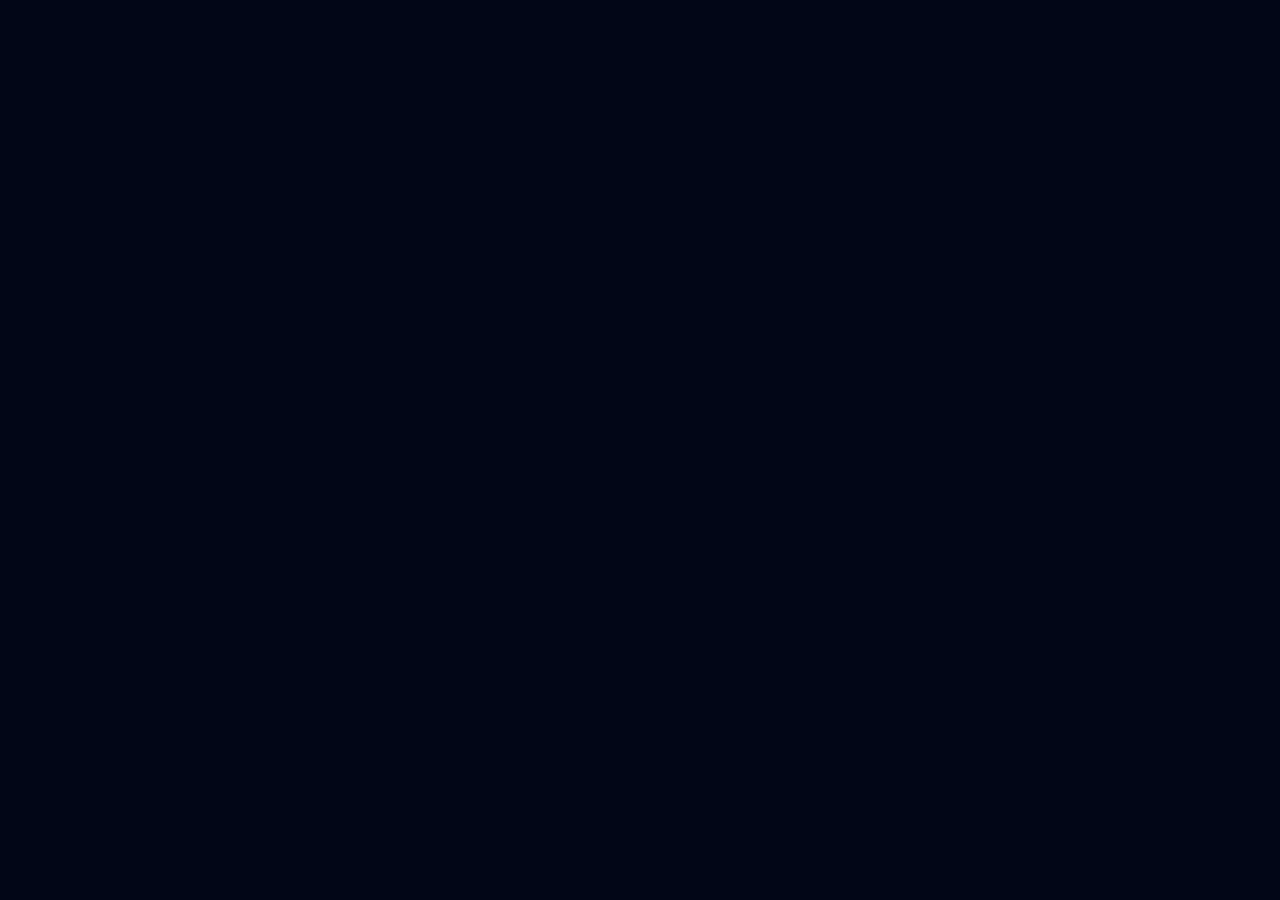
==== index.html @ 2727cc24 "Add files via upload" ====
<!DOCTYPE html>
<html lang="es">
<head>
  <meta charset="UTF-8">
  <meta name="viewport" content="width=device-width, initial-scale=1.0">
  <title>Timer Round - Premium App</title>
  
  <link rel="manifest" href="manifest.json">
  <meta name="theme-color" content="#020617">
  <link rel="apple-touch-icon" href="icon-192.png">
  
  <script src="https://cdn.tailwindcss.com"></script>
  
  <script src="https://unpkg.com/react@18/umd/react.production.min.js" crossorigin></script>
  <script src="https://unpkg.com/react-dom@18/umd/react-dom.production.min.js" crossorigin></script>
  
  <script src="https://unpkg.com/@babel/standalone/babel.min.js"></script>

  <script src="https://unpkg.com/lucide@latest"></script>

  <style>
    body {
      margin: 0;
      background-color: #020617;
      font-family: -apple-system, BlinkMacSystemFont, "Segoe UI", Roboto, Helvetica, Arial, sans-serif;
    }
  </style>
</head>
<body>
  <div id="root"></div>

  <script type="text/babel" data-type="module">
    const createIcon = (name) => {
      return ({ className, fill }) => {
        const svgRef = React.useRef(null);
        React.useEffect(() => {
          if (svgRef.current && lucide.icons[name]) {
            try {
              lucide.createIcons({
                icons: { [name]: lucide.icons[name] },
                nameAttr: 'data-lucide',
                attrs: { class: className, fill: fill || 'none' }
              });
              const svgEl = lucide.createElement(lucide.icons[name]);
              if(className) svgEl.setAttribute('class', className);
              if(fill) svgEl.setAttribute('fill', fill);
              
              svgRef.current.innerHTML = '';
              svgRef.current.appendChild(svgEl);
            } catch(e) { console.error("Error creating icon", name, e); }
          }
        }, [className, fill]);
        return <span ref={svgRef}></span>;
      };
    };

    const Play = createIcon('Play');
    const Pause = createIcon('Pause');
    const RotateCcw = createIcon('RotateCcw');
    const Settings = createIcon('Settings');
    const Volume2 = createIcon('Volume2');
    const BellRing = createIcon('BellRing');
    const VolumeX = createIcon('VolumeX');
    const Smartphone = createIcon('Smartphone');
    const Dumbbell = createIcon('Dumbbell');
    const Timer = createIcon('Timer');
    const Shuffle = createIcon('Shuffle');
    const ChevronDown = createIcon('ChevronDown');
    const ChevronUp = createIcon('ChevronUp');
    const Info = createIcon('Info');
    const Minus = createIcon('Minus');
    const Plus = createIcon('Plus');
    const BarChart = createIcon('BarChart');

    const { useState, useEffect, useRef, useCallback } = React;

    const usePersistentState = (key, initialValue) => {
      const [state, setState] = useState(() => {
        try {
          const item = window.localStorage.getItem(key);
          if (item === "undefined" || item === "null") return initialValue;
          return item ? JSON.parse(item) : initialValue;
        } catch (error) {
          console.warn(`Error leyendo ${key} de localStorage`, error);
          return initialValue;
        }
      });

      useEffect(() => {
        try {
          window.localStorage.setItem(key, JSON.stringify(state));
        } catch (error) {
          console.warn(`Error guardando ${key} en localStorage`, error);
        }
      }, [key, state]);

      return [state, setState];
    };

    const useWakeLock = (isRunning) => {
      const wakeLockRef = useRef(null);
      const fallbackVideoRef = useRef(null);

      const requestWakeLock = useCallback(async () => {
        try {
          if ('wakeLock' in navigator) {
            if (wakeLockRef.current) wakeLockRef.current.release().catch(() => {});
            wakeLockRef.current = await navigator.wakeLock.request('screen');
            wakeLockRef.current.onrelease = () => {
              wakeLockRef.current = null;
              if (document.visibilityState === 'visible' && isRunning) {
                requestWakeLock();
              }
            };
          }
        } catch (err) {
          console.warn("WakeLock falló, usando fallback de video.");
        }
        if (fallbackVideoRef.current) fallbackVideoRef.current.play().catch(()=>{});
      }, [isRunning]);

      const releaseWakeLock = useCallback(() => {
        if (wakeLockRef.current !== null) {
          wakeLockRef.current.onrelease = null;
          wakeLockRef.current.release().catch(() => {});
          wakeLockRef.current = null;
        }
        if (fallbackVideoRef.current) fallbackVideoRef.current.pause();
      }, []);

      useEffect(() => {
        const handleVis = () => { if (document.visibilityState === 'visible' && isRunning) requestWakeLock(); };
        document.addEventListener('visibilitychange', handleVis);
        return () => {
          document.removeEventListener('visibilitychange', handleVis);
          releaseWakeLock();
        };
      }, [isRunning, requestWakeLock, releaseWakeLock]);

      return { requestWakeLock, releaseWakeLock, fallbackVideoRef };
    };

    const useTimerWorker = (updateTimerCallback) => {
      const workerRef = useRef(null);
      const callbackRef = useRef(updateTimerCallback);

      useEffect(() => {
        callbackRef.current = updateTimerCallback;
      }, [updateTimerCallback]);

      useEffect(() => {
        const workerCode = `
          let timerId = null;
          self.onmessage = function(e) {
            if (e.data.command === 'START') {
              if (timerId) clearInterval(timerId);
              timerId = setInterval(() => {
                self.postMessage({ type: 'TICK' });
              }, e.data.interval || 100);
            } else if (e.data.command === 'STOP') {
              clearInterval(timerId);
              timerId = null;
            }
          };
        `;
        const blob = new Blob([workerCode], { type: 'application/javascript' });
        const workerUrl = URL.createObjectURL(blob);
        workerRef.current = new Worker(workerUrl);

        workerRef.current.onmessage = (e) => {
          if (e.data.type === 'TICK' && callbackRef.current) {
            callbackRef.current(); 
          }
        };

        return () => {
          workerRef.current.terminate();
          URL.revokeObjectURL(workerUrl);
        };
      }, []);

      const startWorker = useCallback((intervalMs = 100) => {
        if (workerRef.current) {
          workerRef.current.postMessage({ command: 'START', interval: intervalMs });
        }
      }, []);

      const stopWorker = useCallback(() => {
        if (workerRef.current) {
          workerRef.current.postMessage({ command: 'STOP' });
        }
      }, []);

      return { startWorker, stopWorker };
    };

    const useKeyboardShortcuts = (onTogglePlayPause, onReset) => {
      const actionsRef = useRef({ onTogglePlayPause, onReset });

      useEffect(() => {
        actionsRef.current = { onTogglePlayPause, onReset };
      }, [onTogglePlayPause, onReset]);

      useEffect(() => {
        const handleKeyDown = (e) => {
          if (e.target.tagName === 'INPUT' || e.target.tagName === 'TEXTAREA') return;

          if (e.code === 'Space') {
            e.preventDefault(); 
            actionsRef.current.onTogglePlayPause();
          } else if (e.key.toLowerCase() === 'r') {
            actionsRef.current.onReset();
          }
        };

        window.addEventListener('keydown', handleKeyDown);
        return () => window.removeEventListener('keydown', handleKeyDown);
      }, []);
    };

    const BigNumberInput = ({ label, value, onChange, color, min = 0, max = 999 }) => (
      <div className="flex flex-col items-center justify-between p-2 bg-white/5 rounded-2xl border border-white/5 transition-colors h-full">
        <label className={`text-[10px] font-bold ${color} mb-1 tracking-wider uppercase`}>{label}</label>
        <button aria-label={`Aumentar ${label}`} onClick={() => onChange(Math.min(max, value + 1))} className="w-full py-3 bg-white/5 rounded-lg hover:bg-white/20 active:scale-95 text-white/70 mb-2 flex justify-center transition-colors">
          <Plus className="w-5 h-5"/>
        </button>
        <span className="text-4xl font-black text-white select-none">{value}</span>
        <button aria-label={`Disminuir ${label}`} onClick={() => onChange(Math.max(min, value - 1))} className="w-full py-3 bg-white/5 rounded-lg hover:bg-white/20 active:scale-95 text-white/70 mt-2 flex justify-center transition-colors">
          <Minus className="w-5 h-5"/>
        </button>
      </div>
    );

    const TimerDisplay = React.memo(React.forwardRef(({ uiPhase, mode, isPaused, targetTimeRef, getInitialTimeForMode }, ref) => {
      const [timeLeft, setTimeLeft] = useState(0);

      React.useImperativeHandle(ref, () => ({
        setTime: (t) => setTimeLeft(t)
      }));

      const formatTime = (ms) => {
        if (ms <= 0) return { time: "00:00", tenths: ".0" };
        const totalSeconds = Math.ceil(ms / 1000);
        const m = Math.floor(totalSeconds / 60);
        const s = totalSeconds % 60;
        const tenths = Math.floor((ms % 1000) / 100);
        return { time: `${m.toString().padStart(2, '0')}:${s.toString().padStart(2, '0')}`, tenths: `.${tenths}` };
      };

      const getThemeColors = () => {
        if (uiPhase === 'PREP') return { text: 'text-amber-400', ring: 'text-amber-400', glow: 'drop-shadow-[0_0_25px_rgba(251,191,36,0.6)]' };
        if (uiPhase === 'REST') return { text: 'text-cyan-400', ring: 'text-cyan-400', glow: 'drop-shadow-[0_0_25px_rgba(34,211,238,0.6)]' };
        if (uiPhase === 'FINISHED') return { text: 'text-emerald-400', ring: 'text-emerald-400', glow: 'drop-shadow-[0_0_30px_rgba(52,211,153,0.8)]' };
        if (isPaused) return { text: 'text-slate-300', ring: 'text-slate-400', glow: 'drop-shadow-[0_0_15px_rgba(148,163,184,0.3)]' };
        if (mode === 'TABATA') return { text: 'text-fuchsia-400', ring: 'text-fuchsia-400', glow: 'drop-shadow-[0_0_25px_rgba(232,121,249,0.5)]' };
        if (mode === 'BASIC') return { text: 'text-blue-400', ring: 'text-blue-400', glow: 'drop-shadow-[0_0_25px_rgba(96,165,250,0.5)]' };
        return { text: 'text-rose-400', ring: 'text-rose-400', glow: 'drop-shadow-[0_0_25px_rgba(251,113,133,0.5)]' };
      };

      const timeDisplay = formatTime(timeLeft);
      const totalPhaseTime = targetTimeRef.current || getInitialTimeForMode(mode);
      const progressPercent = totalPhaseTime > 0 ? (uiPhase === 'FINISHED' ? 100 : ((totalPhaseTime - timeLeft) / totalPhaseTime) * 100) : 0;
      
      const theme = getThemeColors();
      const circumference = 2 * Math.PI * 120;
      const strokeDashoffset = uiPhase === 'FINISHED' ? 0 : circumference - (progressPercent / 100) * circumference;

      return (
        <div className="relative mb-10 mt-4 flex flex-col items-center justify-center" aria-live="polite">
          <div className="relative w-72 h-72 flex items-center justify-center">
            <svg className="absolute inset-0 w-full h-full transform -rotate-90 filter drop-shadow-lg">
              <circle cx="144" cy="144" r="120" stroke="currentColor" strokeWidth="6" fill="none" className="text-white/5" />
              <circle cx="144" cy="144" r="120" stroke="currentColor" strokeWidth="8" fill="none" strokeLinecap="round"
                className={`${theme.ring} transition-all duration-100 ease-linear filter drop-shadow-[0_0_8px_rgba(255,255,255,0.3)]`}
                strokeDasharray={circumference} 
                strokeDashoffset={strokeDashoffset || 0}
              />
            </svg>

            <div className="z-10 flex flex-col items-center justify-center text-center absolute inset-0">
              {uiPhase === 'PREP' ? (
                <div className="animate-pulse scale-110 transition-transform">
                   <span className={`text-[6rem] font-black tabular-nums leading-none tracking-tighter ${theme.text} ${theme.glow}`}>
                     {Math.max(1, Math.ceil(timeLeft / 1000))}
                   </span>
                </div>
              ) : (
                <div className={`flex items-baseline justify-center ${uiPhase === 'FINISHED' ? 'scale-110 transition-transform duration-500' : ''}`}>
                  <span className={`text-6xl sm:text-[5rem] font-black tracking-tighter tabular-nums leading-none ${theme.text} ${theme.glow}`}>
                    {timeDisplay.time}
                  </span>
                  <span className={`text-2xl sm:text-3xl font-bold opacity-60 ml-1 ${theme.text}`}>
                    {timeDisplay.tenths}
                  </span>
                </div>
              )}
              
              <p className={`mt-4 font-bold tracking-[0.2em] text-sm uppercase transition-colors duration-300 ${uiPhase === 'FINISHED' ? theme.text : uiPhase === 'PREP' ? 'text-amber-400' : uiPhase === 'REST' ? 'text-cyan-400' : isPaused ? 'text-slate-400' : 'text-white/70'}`}>
                {uiPhase === 'FINISHED' ? '¡COMPLETADO!' : uiPhase === 'WORK' ? 'TRABAJO' : uiPhase === 'REST' ? 'DESCANSO' : uiPhase === 'PREP' ? 'PREPÁRATE' : isPaused ? 'PAUSADO' : 'LISTO'}
              </p>
            </div>
          </div>
        </div>
      );
    }));

    function App() {
      const [history, setHistory] = usePersistentState('timer_history', []);
      const [showHistory, setShowHistory] = useState(false);

      const [mode, setMode] = usePersistentState('timer_mode', 'RND');
      const [voiceEnabled, setVoiceEnabled] = usePersistentState('timer_voice', true);
      const [showSettings, setShowSettings] = useState(false);

      const [presetMinutes, setPresetMinutes] = usePersistentState('timer_rnd_min', 1);
      const [alertCount, setAlertCount] = usePersistentState('timer_rnd_alerts', 10);
      const [tabataWork, setTabataWork] = usePersistentState('timer_tabata_work', 20);
      const [tabataRest, setTabataRest] = usePersistentState('timer_tabata_rest', 10);
      const [tabataRounds, setTabataRounds] = usePersistentState('timer_tabata_rounds', 8);
      const [basicMin, setBasicMin] = usePersistentState('timer_basic_min', 5);
      const [basicSec, setBasicSec] = usePersistentState('timer_basic_sec', 0);

      const [isRunning, setIsRunning] = useState(false);
      const [isPaused, setIsPaused] = useState(false);
      const [uiPhase, setUiPhase] = useState('IDLE');
      const [uiRound, setUiRound] = useState(1);
      const [flash, setFlash] = useState(false);
      const [alertsPlayed, setAlertsPlayed] = useState(0);
      
      const [activeBtn, setActiveBtn] = useState(null);

      const { requestWakeLock, releaseWakeLock, fallbackVideoRef } = useWakeLock(isRunning);

      const modeRef = useRef(mode);
      const phaseRef = useRef('IDLE');
      const roundRef = useRef(1);
      const endTimeRef = useRef(null);
      const targetTimeRef = useRef(0);
      const flashTimeoutRef = useRef(null);
      const lastRenderRef = useRef(0);
      const timerDisplayRef = useRef(null);
      const timeLeftRef = useRef(0);
      
      const audioCtxRef = useRef(null);
      const voiceFlagsRef = useRef({ halfway: false, tenSeconds: false });
      const lastPrepBeepRef = useRef(0);
      const rndScheduleRef = useRef([]);
      const nextAlertIndexRef = useRef(0);

      useEffect(() => { modeRef.current = mode; }, [mode]);

      useEffect(() => {
        return () => {
          if (flashTimeoutRef.current) clearTimeout(flashTimeoutRef.current);
          if ('speechSynthesis' in window) window.speechSynthesis.cancel();
        };
      }, []);

      const getAudioContext = useCallback(() => {
        if (!audioCtxRef.current) {
          const AudioContext = window.AudioContext || window.webkitAudioContext;
          if (AudioContext) audioCtxRef.current = new AudioContext();
        }
        if (audioCtxRef.current?.state === 'suspended') {
          audioCtxRef.current.resume();
        }
        return audioCtxRef.current;
      }, []);

      const speak = useCallback((text, cancelCurrent = false) => {
        if (!voiceEnabled || !('speechSynthesis' in window)) return;
        if (cancelCurrent && window.speechSynthesis.speaking) {
          window.speechSynthesis.cancel();
        }
        const utterance = new SpeechSynthesisUtterance(text);
        utterance.lang = 'es-AR';
        utterance.rate = 1.3;
        utterance.pitch = 1.1;
        setTimeout(() => window.speechSynthesis.speak(utterance), 50);
      }, [voiceEnabled]);

      const triggerFlash = useCallback(() => {
        setFlash(true);
        if (flashTimeoutRef.current) clearTimeout(flashTimeoutRef.current);
        flashTimeoutRef.current = setTimeout(() => setFlash(false), 150);
      }, []);

      const triggerBtnFeedback = useCallback((btn) => {
        setActiveBtn(btn);
        setTimeout(() => setActiveBtn(null), 150);
      }, []);

      const playTone = useCallback((freq, type, duration, vol, isFlash = false, vibrationPattern = null) => {
        const ctx = getAudioContext();
        if (!ctx) return;
        const osc = ctx.createOscillator();
        const gainNode = ctx.createGain();
        osc.connect(gainNode);
        gainNode.connect(ctx.destination);
        osc.type = type;
        osc.frequency.setValueAtTime(freq, ctx.currentTime);
        gainNode.gain.setValueAtTime(0, ctx.currentTime);
        gainNode.gain.linearRampToValueAtTime(vol, ctx.currentTime + 0.02);
        gainNode.gain.exponentialRampToValueAtTime(0.001, ctx.currentTime + duration);
        osc.start(ctx.currentTime);
        osc.stop(ctx.currentTime + duration);

        if (isFlash) triggerFlash();
        if (vibrationPattern && navigator.vibrate) {
          try { navigator.vibrate(vibrationPattern); } catch (e) {}
        }
      }, [getAudioContext, triggerFlash]);

      const playAlertBeep = useCallback(() => playTone(2000, 'sine', 0.2, 1, true, [100, 50, 100]), [playTone]);
      const playPrepBeep = useCallback((isGo) => {
        if (isGo) playTone(1200, 'triangle', 0.5, 0.8, true, [400]); 
        else playTone(600, 'sine', 0.15, 0.5, false, [100]); 
      }, [playTone]);

      const generateRndSchedule = useCallback((totalMs, count) => {
        if (count <= 0) return [];
        const activeWindow = totalMs * 0.9;
        const windowStart = totalMs * 0.05;
        const blockSize = activeWindow / count;
        
        return Array.from({ length: count }, (_, i) => {
          const blockStart = windowStart + i * blockSize;
          const safeBlockSize = blockSize * 0.8;
          const time = Math.floor(blockStart + (blockSize * 0.1) + Math.random() * safeBlockSize);
          return { time, played: false };
        });
      }, []);

      const getInitialTimeForMode = useCallback((m) => {
        if (m === 'RND') return presetMinutes * 60 * 1000;
        if (m === 'TABATA') return tabataWork * 1000;
        if (m === 'BASIC') return (basicMin * 60 + basicSec) * 1000;
        return 0;
      }, [presetMinutes, tabataWork, basicMin, basicSec]);

      const handlePhaseTransition = useCallback(() => {
        const currentMode = modeRef.current;
        const now = Date.now();

        if (phaseRef.current === 'PREP') {
          phaseRef.current = 'WORK';
          targetTimeRef.current = getInitialTimeForMode(currentMode);
          endTimeRef.current = now + targetTimeRef.current;
          playPrepBeep(true);
          speak(currentMode === 'TABATA' ? '¡A trabajar!' : '¡Comenzamos!', true);
        } else if (phaseRef.current === 'WORK') {
          if (currentMode === 'TABATA' && roundRef.current < tabataRounds) {
            phaseRef.current = 'REST';
            targetTimeRef.current = Math.max(1, tabataRest) * 1000;
            endTimeRef.current = now + targetTimeRef.current;
            playTone(400, 'sine', 0.5, 0.8, true, [200, 100, 200]);
            speak('Descanso', true);
          } else {
            phaseRef.current = 'FINISHED';
            setIsRunning(false);
            releaseWakeLock();
            
            const sessionTotalTime = getInitialTimeForMode(currentMode);
            const newSession = {
              id: Date.now(),
              date: new Date().toISOString(),
              mode: currentMode,
              rounds: roundRef.current,
              totalTimeMs: currentMode === 'TABATA' 
                ? ((tabataWork + tabataRest) * tabataRounds - tabataRest) * 1000 
                : sessionTotalTime
            };
            setHistory(prev => [newSession, ...prev].slice(0, 50));

            setTimeout(playAlertBeep, 0);
            setTimeout(playAlertBeep, 200);
            setTimeout(playAlertBeep, 400);
            setTimeout(() => speak('¡Entrenamiento completado! ¡Gran trabajo!', true), 800);
            return false;
          }
        } else if (phaseRef.current === 'REST') {
          phaseRef.current = 'WORK';
          roundRef.current++;
          targetTimeRef.current = Math.max(1, tabataWork) * 1000;
          endTimeRef.current = now + targetTimeRef.current;
          playPrepBeep(true);
          speak(`Ronda ${roundRef.current}`, true);
        }
        
        voiceFlagsRef.current = { halfway: false, tenSeconds: false };
        return true; 
      }, [getInitialTimeForMode, tabataRest, tabataRounds, tabataWork, playPrepBeep, speak, playTone, playAlertBeep, releaseWakeLock, setHistory]);

      const updateTimer = useCallback(() => {
        if (!isRunning) return;
        const now = Date.now();
        let remaining = endTimeRef.current - now;

        if (remaining <= 0) {
          const shouldContinue = handlePhaseTransition();
          if (!shouldContinue) {
            setUiPhase('FINISHED');
            if (timerDisplayRef.current) timerDisplayRef.current.setTime(0);
            return;
          }
          remaining = endTimeRef.current - now; 
        }

        const currentSec = Math.ceil(remaining / 1000);

        if (phaseRef.current === 'PREP' || phaseRef.current === 'REST') {
          if (currentSec !== lastPrepBeepRef.current && currentSec <= 3 && currentSec > 0) {
            playPrepBeep(false);
            lastPrepBeepRef.current = currentSec;
          }
        } else if (phaseRef.current === 'WORK') {
          const totalPhaseMs = targetTimeRef.current;
          const elapsedTime = totalPhaseMs - remaining;
          const currentMode = modeRef.current;

          if (currentMode === 'RND') {
            const schedule = rndScheduleRef.current;
            const nextIdx = nextAlertIndexRef.current;
            if (nextIdx < schedule.length && elapsedTime >= schedule[nextIdx].time) {
              playAlertBeep();
              schedule[nextIdx].played = true;
              setAlertsPlayed(p => p + 1);
              nextAlertIndexRef.current++;
            }
          }

          if (voiceEnabled && currentMode !== 'TABATA') { 
            const halfTimeMs = totalPhaseMs / 2;
            if (!voiceFlagsRef.current.halfway && remaining <= halfTimeMs) {
              voiceFlagsRef.current.halfway = true;
              speak('Mitad de tiempo', false);
            }
            if (!voiceFlagsRef.current.tenSeconds && remaining <= 10000) {
              voiceFlagsRef.current.tenSeconds = true;
              speak('Diez segundos', false);
            }
          }
        }

        timeLeftRef.current = remaining;

        if (now - lastRenderRef.current >= 75 || remaining <= 0) {
          setUiPhase(prev => (prev !== phaseRef.current ? phaseRef.current : prev));
          setUiRound(prev => (prev !== roundRef.current ? roundRef.current : prev));
          if (timerDisplayRef.current) timerDisplayRef.current.setTime(remaining);
          lastRenderRef.current = now;
        }
        
      }, [isRunning, handlePhaseTransition, playPrepBeep, playAlertBeep, speak, voiceEnabled]);

      const { startWorker, stopWorker } = useTimerWorker(updateTimer);

      const startTimer = () => {
        if (getInitialTimeForMode(mode) <= 0) return;

        getAudioContext();
        requestWakeLock();
        if (voiceEnabled && 'speechSynthesis' in window) {
          if (window.speechSynthesis.speaking) window.speechSynthesis.cancel();
          window.speechSynthesis.speak(new SpeechSynthesisUtterance('')); 
        }

        if (!isPaused) {
          phaseRef.current = 'PREP';
          roundRef.current = 1;
          targetTimeRef.current = 3000;
          timeLeftRef.current = 3000;
          endTimeRef.current = Date.now() + 3000;
          lastPrepBeepRef.current = 4;
          setAlertsPlayed(0);
          nextAlertIndexRef.current = 0;
          
          if (mode === 'RND') {
            rndScheduleRef.current = generateRndSchedule(Math.max(1, presetMinutes) * 60 * 1000, alertCount);
          }
          setShowSettings(false);
          setShowHistory(false);
          setUiPhase('PREP');
          setUiRound(1);
          if (timerDisplayRef.current) timerDisplayRef.current.setTime(3000);
        } else {
          endTimeRef.current = Date.now() + timeLeftRef.current;
        }

        setIsRunning(true);
        setIsPaused(false);
        startWorker(75);
      };

      const pauseTimer = () => {
        const exactRemaining = Math.max(0, endTimeRef.current - Date.now());
        timeLeftRef.current = exactRemaining;
        if (timerDisplayRef.current) timerDisplayRef.current.setTime(exactRemaining);
        setIsRunning(false);
        setIsPaused(true);
        releaseWakeLock();
        stopWorker();
      };

      const resetTimer = () => {
        setIsRunning(false);
        setIsPaused(false);
        releaseWakeLock();
        stopWorker();
        
        phaseRef.current = 'IDLE';
        roundRef.current = 1;
        setAlertsPlayed(0);
        nextAlertIndexRef.current = 0;
        setUiPhase('IDLE');
        setUiRound(1);
        
        const initTime = getInitialTimeForMode(mode);
        timeLeftRef.current = initTime;
        if (timerDisplayRef.current) timerDisplayRef.current.setTime(initTime);
      };

      const handleTogglePlayPause = useCallback(() => {
        if (getInitialTimeForMode(mode) <= 0) return;
        
        if (!isRunning) {
          triggerBtnFeedback('play');
          startTimer();
        } else {
          triggerBtnFeedback('pause');
          pauseTimer();
        }
      }, [isRunning, mode, startTimer, pauseTimer, getInitialTimeForMode, triggerBtnFeedback]);

      const handleValidReset = useCallback(() => {
        if (isRunning || isPaused || uiPhase === 'FINISHED') {
          triggerBtnFeedback('reset');
          resetTimer();
        }
      }, [isRunning, isPaused, uiPhase, resetTimer, triggerBtnFeedback]);

      useKeyboardShortcuts(handleTogglePlayPause, handleValidReset);

      useEffect(() => {
        if (!isRunning && !isPaused) {
          const initTime = getInitialTimeForMode(mode);
          timeLeftRef.current = initTime;
          if (timerDisplayRef.current) timerDisplayRef.current.setTime(initTime);
        }
      }, [mode, presetMinutes, tabataWork, basicMin, basicSec, isRunning, isPaused, getInitialTimeForMode]);

      const tabataTotalSeconds = (tabataWork + tabataRest) * tabataRounds - tabataRest;
      const tabataTotalDisplay = `${Math.floor(tabataTotalSeconds / 60)}m ${tabataTotalSeconds % 60}s`;
      const rndDensity = Math.round((presetMinutes * 60) / alertCount);
      const isTimeZero = getInitialTimeForMode(mode) <= 0;

      const getAppBgColor = () => {
        if (uiPhase === 'PREP') return 'from-amber-500/20 to-orange-600/20';
        if (uiPhase === 'REST') return 'from-cyan-500/20 to-blue-600/20';
        if (uiPhase === 'FINISHED') return 'from-emerald-500/20 to-teal-600/20';
        if (isPaused) return 'from-slate-700/50 to-slate-800/50';
        if (mode === 'TABATA') return 'from-violet-600/20 to-fuchsia-600/20';
        if (mode === 'BASIC') return 'from-blue-600/20 to-indigo-600/20';
        return 'from-rose-600/20 to-pink-600/20';
      };

      const getStartBtnColor = () => {
        if (isTimeZero) return 'bg-slate-800 text-slate-500 cursor-not-allowed opacity-50 pointer-events-none';
        if (uiPhase === 'PREP') return 'bg-amber-500 hover:bg-amber-400 text-amber-950 shadow-amber-500/40';
        if (uiPhase === 'REST') return 'bg-cyan-500 hover:bg-cyan-400 text-cyan-950 shadow-cyan-500/40';
        if (uiPhase === 'FINISHED') return 'bg-emerald-500 hover:bg-emerald-400 text-emerald-950 shadow-emerald-500/40';
        if (isPaused) return 'bg-slate-500 hover:bg-slate-400 text-slate-950 shadow-slate-500/40';
        if (mode === 'TABATA') return 'bg-gradient-to-r from-violet-500 to-fuchsia-500 hover:from-violet-400 hover:to-fuchsia-400 text-white shadow-fuchsia-500/40';
        if (mode === 'BASIC') return 'bg-gradient-to-r from-blue-500 to-indigo-500 hover:from-blue-400 hover:to-indigo-400 text-white shadow-blue-500/40';
        return 'bg-gradient-to-r from-rose-500 to-pink-500 hover:from-rose-400 hover:to-pink-400 text-white shadow-rose-500/40';
      };

      return (
        <div className="min-h-screen relative overflow-hidden flex items-center justify-center font-sans text-slate-100 p-4 sm:p-8 select-none transition-colors duration-500 bg-slate-950">
          <div className={`absolute inset-0 bg-gradient-to-br ${getAppBgColor()} transition-all duration-1000 ease-in-out opacity-60`}></div>
          {flash && <div className="absolute inset-0 bg-red-600/40 mix-blend-overlay z-50 pointer-events-none transition-opacity duration-150"></div>}
          
          <video ref={fallbackVideoRef} playsInline muted loop src="[data-uri]" className="hidden" style={{ display: 'none', width: 0, height: 0, position: 'absolute' }} />

          <div className="w-full max-w-md relative z-10 flex flex-col gap-6">
            
            <div className="bg-slate-900/60 backdrop-blur-xl p-8 rounded-[2.5rem] shadow-[0_8px_32px_0_rgba(0,0,0,0.5)] border border-white/10 flex flex-col items-center relative overflow-hidden">
              
              {showHistory && (
                <div className="absolute inset-0 z-50 bg-slate-900/95 backdrop-blur-xl flex flex-col p-6 rounded-[2.5rem] animate-in fade-in zoom-in-95 duration-200">
                  <div className="flex justify-between items-center mb-6">
                    <h2 className="text-xl font-black text-white flex items-center gap-2"><BarChart className="w-5 h-5 text-rose-400"/> Mi Historial</h2>
                    <button onClick={() => setShowHistory(false)} className="p-2 bg-white/10 rounded-full hover:bg-white/20 active:scale-95 transition-all"><Minus className="w-5 h-5"/></button>
                  </div>
                  <div className="flex-1 overflow-y-auto space-y-3 pr-2 scrollbar-hide">
                    {(!history || history.length === 0) ? (
                      <p className="text-slate-400 text-sm text-center mt-10">Aún no hay entrenamientos guardados.</p>
                    ) : (
                      (history || []).map((s) => (
                        <div key={s.id} className="bg-white/5 p-4 rounded-2xl flex justify-between items-center border border-white/5">
                          <div>
                            <span className="text-xs font-bold text-white/40 block mb-1">{new Date(s.date).toLocaleDateString(undefined, {weekday: 'short', month: 'short', day: 'numeric', hour: '2-digit', minute: '2-digit'})}</span>
                            <h3 className="font-black text-white uppercase tracking-wider">{s.mode}</h3>
                          </div>
                          <div className="text-right flex flex-col items-end">
                            <div className="font-black text-lg text-emerald-400 tabular-nums leading-none">
                              {Math.floor(s.totalTimeMs / 60000)}m {Math.floor((s.totalTimeMs % 60000) / 1000)}s
                            </div>
                            <span className="text-xs font-bold text-white/50 mt-1">{s.rounds} round{s.rounds>1?'s':''}</span>
                          </div>
                        </div>
                      ))
                    )}
                  </div>
                </div>
              )}

              <div className={`w-full transition-all duration-500 ease-in-out ${isRunning && !isPaused ? 'opacity-0 -translate-y-4 pointer-events-none h-0 mb-0' : 'opacity-100 translate-y-0 h-14 mb-8'}`}>
                <div className="flex bg-slate-950/80 p-1.5 rounded-2xl border border-white/5 backdrop-blur-md">
                  <div className="flex-1 flex gap-1.5">
                    {[
                      { id: 'RND', icon: Shuffle, label: 'RND' },
                      { id: 'TABATA', icon: Dumbbell, label: 'TABATA' },
                      { id: 'BASIC', icon: Timer, label: 'BASIC' }
                    ].map(m => (
                      <button 
                        key={m.id}
                        onClick={() => { setMode(m.id); resetTimer(); }} 
                        className={`flex-1 flex items-center justify-center gap-1.5 py-2.5 rounded-xl text-xs sm:text-sm font-bold transition-all duration-300 ${mode === m.id ? 'bg-white/10 text-white shadow-lg' : 'text-slate-400 hover:text-white hover:bg-white/5'}`}
                      >
                        <m.icon className="w-4 h-4" /> {m.label}
                      </button>
                    ))}
                  </div>
                  <button aria-label="Ver historial" onClick={() => setShowHistory(true)} className={`flex items-center justify-center w-12 py-2.5 ml-1.5 rounded-xl text-slate-400 hover:text-white hover:bg-white/5 transition-all duration-300 ${showHistory ? 'bg-white/10 text-white shadow-lg' : ''}`}>
                    <BarChart className="w-4 h-4" />
                  </button>
                </div>
              </div>

              <div className="w-full flex justify-between items-center h-6 mb-4 z-10 px-2">
                 {mode === 'TABATA' ? (
                    <div className="flex items-center gap-2 w-full justify-center">
                      {Array.from({length: tabataRounds}).map((_, i) => (
                        <div key={i} className={`h-1.5 rounded-full transition-all duration-500 ${i + 1 < uiRound ? 'bg-fuchsia-500 w-4' : i + 1 === uiRound ? 'bg-white w-6 shadow-[0_0_10px_rgba(255,255,255,0.8)]' : 'bg-white/10 w-3'}`} />
                      ))}
                    </div>
                 ) : mode === 'RND' ? (
                    <div className="flex items-center gap-2 text-sm font-semibold text-rose-300/80 bg-rose-500/10 px-4 py-1.5 rounded-full w-full justify-center">
                      <BellRing className="w-4 h-4 animate-pulse" /> {alertsPlayed} / {alertCount} Alertas
                    </div>
                 ) : <div className="w-full flex justify-center"><div className="text-blue-300/80 text-sm font-semibold uppercase tracking-widest bg-blue-500/10 px-4 py-1.5 rounded-full">Temporizador</div></div>}
              </div>

              <TimerDisplay ref={timerDisplayRef} uiPhase={uiPhase} mode={mode} isPaused={isPaused} targetTimeRef={targetTimeRef} getInitialTimeForMode={getInitialTimeForMode} />

              <div className="flex justify-center gap-4 w-full z-20">
                {!isRunning ? (
                  <button aria-label="Iniciar temporizador" onClick={startTimer} disabled={isTimeZero} className={`flex-1 font-black py-4 sm:py-5 px-6 rounded-2xl flex items-center justify-center gap-2 transition-all duration-200 shadow-xl text-lg tracking-wide active:scale-95 ${getStartBtnColor()} ${activeBtn === 'play' ? 'scale-95 opacity-80' : ''}`}>
                    <Play className="w-6 h-6" fill="currentColor" /> {isPaused ? 'REANUDAR' : 'INICIAR'}
                  </button>
                ) : (
                  <button aria-label="Pausar temporizador" onClick={pauseTimer} className={`flex-1 bg-white/10 hover:bg-white/20 text-white backdrop-blur-md border border-white/20 font-black py-4 sm:py-5 px-6 rounded-2xl flex items-center justify-center gap-2 transition-all duration-200 active:scale-95 shadow-xl text-lg tracking-wide ${activeBtn === 'pause' ? 'scale-95 bg-white/30' : ''}`}>
                    <Pause className="w-6 h-6" fill="currentColor" /> PAUSAR
                  </button>
                )}
                <button aria-label="Reiniciar temporizador" onClick={resetTimer} disabled={!isRunning && !isPaused && uiPhase !== 'FINISHED'} className={`p-4 sm:p-5 rounded-2xl flex items-center justify-center transition-all duration-200 border border-white/10 backdrop-blur-md shadow-xl ${(!isRunning && !isPaused && uiPhase !== 'FINISHED') ? 'bg-white/5 text-white/20 cursor-not-allowed' : 'bg-white/10 hover:bg-white/20 text-white active:scale-95'} ${activeBtn === 'reset' ? 'scale-95 bg-white/30' : ''}`}>
                  <RotateCcw className="w-6 h-6" />
                </button>
              </div>
            </div>

            <div className={`transition-all duration-500 ease-in-out origin-top ${isRunning && !isPaused ? 'opacity-0 scale-y-0 h-0 pointer-events-none' : 'opacity-100 scale-y-100'}`}>
              <div className="bg-slate-900/60 backdrop-blur-xl rounded-[2rem] border border-white/10 overflow-hidden shadow-[0_8px_32px_0_rgba(0,0,0,0.3)]">
                <button aria-expanded={showSettings} onClick={() => setShowSettings(!showSettings)} className="w-full flex items-center justify-between p-5 text-white/70 hover:text-white transition-colors">
                  <span className="flex items-center gap-2 font-semibold text-sm uppercase tracking-wider"><Settings className="w-4 h-4" /> Configuración</span>
                  {showSettings ? <ChevronUp className="w-5 h-5" /> : <ChevronDown className="w-5 h-5" />}
                </button>
                
                <div className={`transition-all duration-300 ease-in-out px-6 ${showSettings ? 'pb-6 max-h-[500px] opacity-100' : 'max-h-0 opacity-0 pb-0 overflow-hidden'}`}>
                  <div className="space-y-6 pt-2 border-t border-white/5">
                    
                    {mode === 'RND' && (
                      <div className="space-y-5 animate-in fade-in slide-in-from-top-4 duration-500">
                        <div>
                          <label className="text-xs font-bold text-slate-400 uppercase tracking-wider block mb-3">Tiempo Total (Minutos)</label>
                          <div className="flex gap-2">
                            {[1, 2, 3, 5, 10].map(mins => (
                              <button key={mins} onClick={() => setPresetMinutes(mins)} className={`flex-1 py-3 rounded-xl font-bold transition-all duration-200 ${presetMinutes === mins ? 'bg-rose-500 text-white shadow-lg shadow-rose-500/30' : 'bg-white/5 text-slate-300 hover:bg-white/10 border border-white/5'}`}>
                                {mins}
                              </button>
                            ))}
                          </div>
                        </div>
                        <div>
                          <label className="text-xs font-bold text-slate-400 uppercase tracking-wider flex justify-between mb-3">
                            Pitidos Aleatorios
                          </label>
                          <div className="flex items-center gap-3">
                            <button aria-label="Menos alertas" onClick={() => setAlertCount(Math.max(5, alertCount - 5))} className="p-4 bg-white/5 rounded-2xl hover:bg-white/20 active:scale-95 text-white/70 transition-colors"><Minus className="w-6 h-6"/></button>
                            <div className="flex-1 flex flex-col items-center">
                              <span className="text-white text-xl font-black bg-rose-500/20 px-6 py-2 rounded-full mb-1">{alertCount}</span>
                              <span className="text-[10px] text-rose-300/80 uppercase tracking-wider flex items-center gap-1 mt-1"><Info className="w-3 h-3"/> ~1 alerta cada {rndDensity}s</span>
                            </div>
                            <button aria-label="Más alertas" onClick={() => setAlertCount(Math.min(50, alertCount + 5))} className="p-4 bg-white/5 rounded-2xl hover:bg-white/20 active:scale-95 text-white/70 transition-colors"><Plus className="w-6 h-6"/></button>
                          </div>
                        </div>
                      </div>
                    )}

                    {mode === 'TABATA' && (
                      <div className="space-y-4 animate-in fade-in slide-in-from-top-4 duration-500">
                        <div className="grid grid-cols-3 gap-3 h-36">
                          <BigNumberInput label="Trabajo" value={tabataWork} onChange={setTabataWork} color="text-fuchsia-400" min={1} />
                          <BigNumberInput label="Descanso" value={tabataRest} onChange={setTabataRest} color="text-cyan-400" min={0} />
                          <BigNumberInput label="Rondas" value={tabataRounds} onChange={setTabataRounds} color="text-amber-400" min={1} />
                        </div>
                        <div className="flex justify-center mt-4">
                           <span className="text-xs font-semibold text-slate-400 uppercase tracking-wider bg-white/5 px-4 py-1.5 rounded-full flex items-center gap-2">
                             <Timer className="w-3 h-3"/> Duración Total: <span className="text-white">{tabataTotalDisplay}</span>
                           </span>
                        </div>
                      </div>
                    )}

                    {mode === 'BASIC' && (
                       <div className="flex justify-center items-center gap-4 py-2 animate-in fade-in slide-in-from-top-4 duration-500 h-36">
                         <div className="flex-1 h-full">
                           <BigNumberInput label="Minutos" value={basicMin} onChange={setBasicMin} color="text-blue-400" min={0} max={99} />
                         </div>
                         <div className="text-4xl font-black text-slate-600 mb-2">:</div>
                         <div className="flex-1 h-full">
                           <BigNumberInput label="Segundos" value={basicSec} onChange={setBasicSec} color="text-blue-400" min={0} max={59} />
                         </div>
                       </div>
                    )}

                    <div className="flex justify-between items-center pt-4 border-t border-white/5">
                      <div className="flex items-center gap-2 text-xs text-slate-400 font-semibold uppercase tracking-wider">
                        <Smartphone className="w-4 h-4" /> Pantalla siempre activa
                      </div>
                      <button aria-label="Activar o desactivar voz" onClick={() => setVoiceEnabled(!voiceEnabled)} className={`p-3 rounded-xl transition-all duration-300 ${voiceEnabled ? 'bg-emerald-500/20 text-emerald-400 shadow-[0_0_15px_rgba(52,211,153,0.2)]' : 'bg-white/5 text-slate-500 hover:bg-white/10'}`} title="Asistente de Voz">
                        {voiceEnabled ? <Volume2 className="w-5 h-5" /> : <VolumeX className="w-5 h-5" />}
                      </button>
                    </div>

                  </div>
                </div>
              </div>
            </div>
            
          </div>
        </div>
      );
    }

    class ErrorBoundary extends React.Component {
      constructor(props) {
        super(props);
        this.state = { hasError: false, error: null };
      }
      static getDerivedStateFromError(error) {
        return { hasError: true, error };
      }
      componentDidCatch(error, errorInfo) {
        console.error("ErrorBoundary atrapó un error:", error, errorInfo);
      }
      render() {
        if (this.state.hasError) {
          return (
            <div className="min-h-screen bg-slate-950 flex flex-col items-center justify-center text-white p-8 font-sans">
              <h1 className="text-3xl font-bold text-rose-500 mb-4">¡Ups! Algo salió mal.</h1>
              <p className="text-slate-400 mb-4 text-center max-w-md">La aplicación encontró un error inesperado al renderizar la interfaz.</p>
              <pre className="bg-slate-900 p-4 rounded-xl text-xs overflow-auto max-w-2xl text-rose-300 whitespace-pre-wrap">
                {this.state.error?.toString()}
              </pre>
              <button onClick={() => window.location.reload()} className="mt-8 px-6 py-3 bg-white/10 hover:bg-white/20 rounded-xl font-bold transition-all">
                Recargar Aplicación
              </button>
            </div>
          );
        }
        return this.props.children;
      }
    }

    const root = ReactDOM.createRoot(document.getElementById('root'));
    root.render(
      <ErrorBoundary>
        <App />
      </ErrorBoundary>
    );
  </script>

  <script>
    // Registro del Service Worker
    if ('serviceWorker' in navigator) {
      window.addEventListener('load', () => {
        navigator.serviceWorker.register('./sw.js')
          .then(registration => {
            console.log('ServiceWorker registrado con éxito:', registration.scope);
          })
          .catch(error => {
            console.log('Error al registrar el ServiceWorker:', error);
          });
      });
    }
  </script>
</body>
</html>
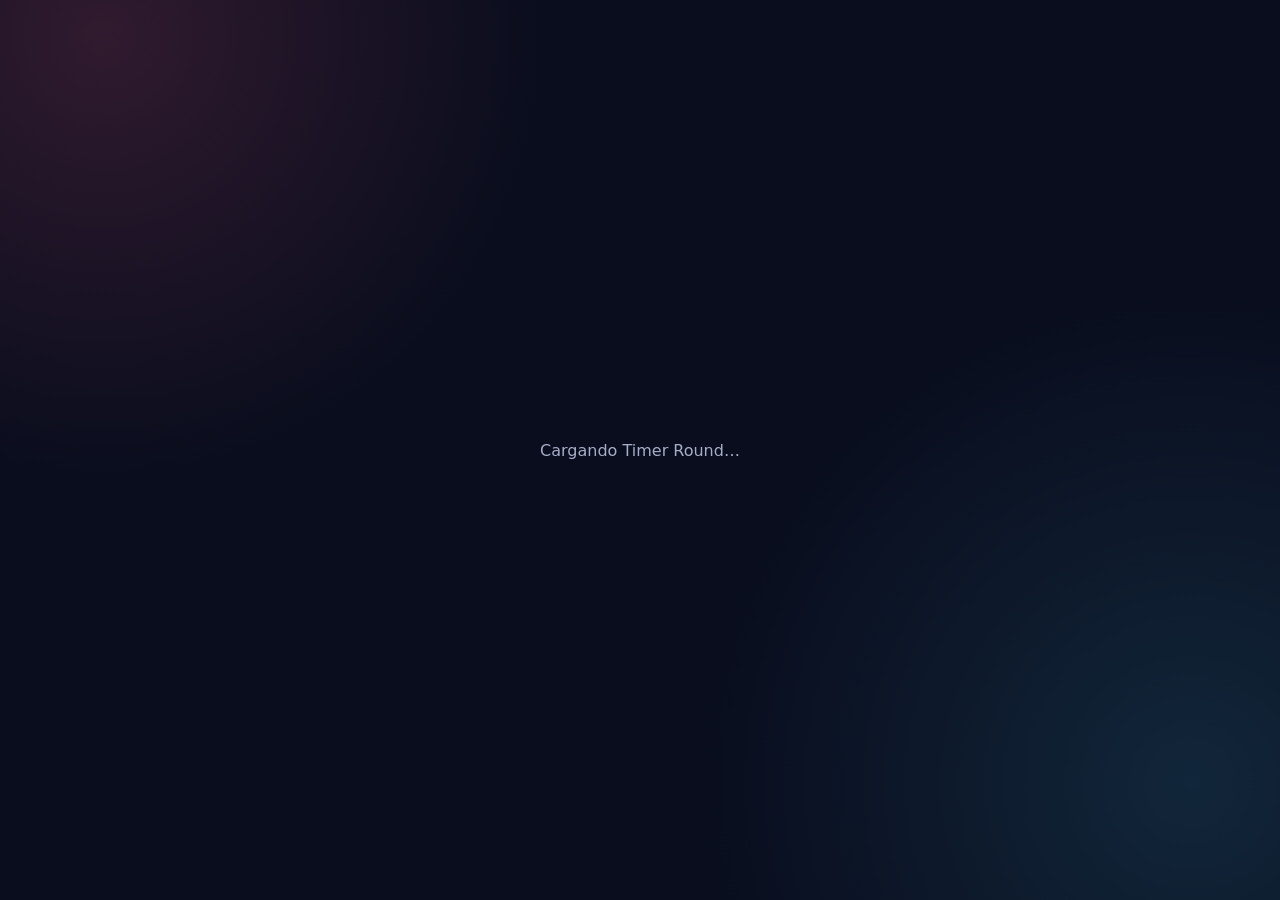
==== commit d3336bcf: "Add files via upload" ====
--- a/index.html
+++ b/index.html
@@ -1,910 +1,24 @@
-<!DOCTYPE html>
+<!doctype html>
 <html lang="es">
-<head>
-  <meta charset="UTF-8">
-  <meta name="viewport" content="width=device-width, initial-scale=1.0">
-  <title>Timer Round - Premium App</title>
-  
-  <link rel="manifest" href="manifest.json">
-  <meta name="theme-color" content="#020617">
-  <link rel="apple-touch-icon" href="icon-192.png">
-  
-  <script src="https://cdn.tailwindcss.com"></script>
-  
-  <script src="https://unpkg.com/react@18/umd/react.production.min.js" crossorigin></script>
-  <script src="https://unpkg.com/react-dom@18/umd/react-dom.production.min.js" crossorigin></script>
-  
-  <script src="https://unpkg.com/@babel/standalone/babel.min.js"></script>
-
-  <script src="https://unpkg.com/lucide@latest"></script>
-
-  <style>
-    body {
-      margin: 0;
-      background-color: #020617;
-      font-family: -apple-system, BlinkMacSystemFont, "Segoe UI", Roboto, Helvetica, Arial, sans-serif;
-    }
-  </style>
-</head>
-<body>
-  <div id="root"></div>
-
-  <script type="text/babel" data-type="module">
-    const createIcon = (name) => {
-      return ({ className, fill }) => {
-        const svgRef = React.useRef(null);
-        React.useEffect(() => {
-          if (svgRef.current && lucide.icons[name]) {
-            try {
-              lucide.createIcons({
-                icons: { [name]: lucide.icons[name] },
-                nameAttr: 'data-lucide',
-                attrs: { class: className, fill: fill || 'none' }
-              });
-              const svgEl = lucide.createElement(lucide.icons[name]);
-              if(className) svgEl.setAttribute('class', className);
-              if(fill) svgEl.setAttribute('fill', fill);
-              
-              svgRef.current.innerHTML = '';
-              svgRef.current.appendChild(svgEl);
-            } catch(e) { console.error("Error creating icon", name, e); }
-          }
-        }, [className, fill]);
-        return <span ref={svgRef}></span>;
-      };
-    };
-
-    const Play = createIcon('Play');
-    const Pause = createIcon('Pause');
-    const RotateCcw = createIcon('RotateCcw');
-    const Settings = createIcon('Settings');
-    const Volume2 = createIcon('Volume2');
-    const BellRing = createIcon('BellRing');
-    const VolumeX = createIcon('VolumeX');
-    const Smartphone = createIcon('Smartphone');
-    const Dumbbell = createIcon('Dumbbell');
-    const Timer = createIcon('Timer');
-    const Shuffle = createIcon('Shuffle');
-    const ChevronDown = createIcon('ChevronDown');
-    const ChevronUp = createIcon('ChevronUp');
-    const Info = createIcon('Info');
-    const Minus = createIcon('Minus');
-    const Plus = createIcon('Plus');
-    const BarChart = createIcon('BarChart');
-
-    const { useState, useEffect, useRef, useCallback } = React;
-
-    const usePersistentState = (key, initialValue) => {
-      const [state, setState] = useState(() => {
-        try {
-          const item = window.localStorage.getItem(key);
-          if (item === "undefined" || item === "null") return initialValue;
-          return item ? JSON.parse(item) : initialValue;
-        } catch (error) {
-          console.warn(`Error leyendo ${key} de localStorage`, error);
-          return initialValue;
-        }
-      });
-
-      useEffect(() => {
-        try {
-          window.localStorage.setItem(key, JSON.stringify(state));
-        } catch (error) {
-          console.warn(`Error guardando ${key} en localStorage`, error);
-        }
-      }, [key, state]);
-
-      return [state, setState];
-    };
-
-    const useWakeLock = (isRunning) => {
-      const wakeLockRef = useRef(null);
-      const fallbackVideoRef = useRef(null);
-
-      const requestWakeLock = useCallback(async () => {
-        try {
-          if ('wakeLock' in navigator) {
-            if (wakeLockRef.current) wakeLockRef.current.release().catch(() => {});
-            wakeLockRef.current = await navigator.wakeLock.request('screen');
-            wakeLockRef.current.onrelease = () => {
-              wakeLockRef.current = null;
-              if (document.visibilityState === 'visible' && isRunning) {
-                requestWakeLock();
-              }
-            };
-          }
-        } catch (err) {
-          console.warn("WakeLock falló, usando fallback de video.");
-        }
-        if (fallbackVideoRef.current) fallbackVideoRef.current.play().catch(()=>{});
-      }, [isRunning]);
-
-      const releaseWakeLock = useCallback(() => {
-        if (wakeLockRef.current !== null) {
-          wakeLockRef.current.onrelease = null;
-          wakeLockRef.current.release().catch(() => {});
-          wakeLockRef.current = null;
-        }
-        if (fallbackVideoRef.current) fallbackVideoRef.current.pause();
-      }, []);
-
-      useEffect(() => {
-        const handleVis = () => { if (document.visibilityState === 'visible' && isRunning) requestWakeLock(); };
-        document.addEventListener('visibilitychange', handleVis);
-        return () => {
-          document.removeEventListener('visibilitychange', handleVis);
-          releaseWakeLock();
-        };
-      }, [isRunning, requestWakeLock, releaseWakeLock]);
-
-      return { requestWakeLock, releaseWakeLock, fallbackVideoRef };
-    };
-
-    const useTimerWorker = (updateTimerCallback) => {
-      const workerRef = useRef(null);
-      const callbackRef = useRef(updateTimerCallback);
-
-      useEffect(() => {
-        callbackRef.current = updateTimerCallback;
-      }, [updateTimerCallback]);
-
-      useEffect(() => {
-        const workerCode = `
-          let timerId = null;
-          self.onmessage = function(e) {
-            if (e.data.command === 'START') {
-              if (timerId) clearInterval(timerId);
-              timerId = setInterval(() => {
-                self.postMessage({ type: 'TICK' });
-              }, e.data.interval || 100);
-            } else if (e.data.command === 'STOP') {
-              clearInterval(timerId);
-              timerId = null;
-            }
-          };
-        `;
-        const blob = new Blob([workerCode], { type: 'application/javascript' });
-        const workerUrl = URL.createObjectURL(blob);
-        workerRef.current = new Worker(workerUrl);
-
-        workerRef.current.onmessage = (e) => {
-          if (e.data.type === 'TICK' && callbackRef.current) {
-            callbackRef.current(); 
-          }
-        };
-
-        return () => {
-          workerRef.current.terminate();
-          URL.revokeObjectURL(workerUrl);
-        };
-      }, []);
-
-      const startWorker = useCallback((intervalMs = 100) => {
-        if (workerRef.current) {
-          workerRef.current.postMessage({ command: 'START', interval: intervalMs });
-        }
-      }, []);
-
-      const stopWorker = useCallback(() => {
-        if (workerRef.current) {
-          workerRef.current.postMessage({ command: 'STOP' });
-        }
-      }, []);
-
-      return { startWorker, stopWorker };
-    };
-
-    const useKeyboardShortcuts = (onTogglePlayPause, onReset) => {
-      const actionsRef = useRef({ onTogglePlayPause, onReset });
-
-      useEffect(() => {
-        actionsRef.current = { onTogglePlayPause, onReset };
-      }, [onTogglePlayPause, onReset]);
-
-      useEffect(() => {
-        const handleKeyDown = (e) => {
-          if (e.target.tagName === 'INPUT' || e.target.tagName === 'TEXTAREA') return;
-
-          if (e.code === 'Space') {
-            e.preventDefault(); 
-            actionsRef.current.onTogglePlayPause();
-          } else if (e.key.toLowerCase() === 'r') {
-            actionsRef.current.onReset();
-          }
-        };
-
-        window.addEventListener('keydown', handleKeyDown);
-        return () => window.removeEventListener('keydown', handleKeyDown);
-      }, []);
-    };
-
-    const BigNumberInput = ({ label, value, onChange, color, min = 0, max = 999 }) => (
-      <div className="flex flex-col items-center justify-between p-2 bg-white/5 rounded-2xl border border-white/5 transition-colors h-full">
-        <label className={`text-[10px] font-bold ${color} mb-1 tracking-wider uppercase`}>{label}</label>
-        <button aria-label={`Aumentar ${label}`} onClick={() => onChange(Math.min(max, value + 1))} className="w-full py-3 bg-white/5 rounded-lg hover:bg-white/20 active:scale-95 text-white/70 mb-2 flex justify-center transition-colors">
-          <Plus className="w-5 h-5"/>
-        </button>
-        <span className="text-4xl font-black text-white select-none">{value}</span>
-        <button aria-label={`Disminuir ${label}`} onClick={() => onChange(Math.max(min, value - 1))} className="w-full py-3 bg-white/5 rounded-lg hover:bg-white/20 active:scale-95 text-white/70 mt-2 flex justify-center transition-colors">
-          <Minus className="w-5 h-5"/>
-        </button>
-      </div>
-    );
-
-    const TimerDisplay = React.memo(React.forwardRef(({ uiPhase, mode, isPaused, targetTimeRef, getInitialTimeForMode }, ref) => {
-      const [timeLeft, setTimeLeft] = useState(0);
-
-      React.useImperativeHandle(ref, () => ({
-        setTime: (t) => setTimeLeft(t)
-      }));
-
-      const formatTime = (ms) => {
-        if (ms <= 0) return { time: "00:00", tenths: ".0" };
-        const totalSeconds = Math.ceil(ms / 1000);
-        const m = Math.floor(totalSeconds / 60);
-        const s = totalSeconds % 60;
-        const tenths = Math.floor((ms % 1000) / 100);
-        return { time: `${m.toString().padStart(2, '0')}:${s.toString().padStart(2, '0')}`, tenths: `.${tenths}` };
-      };
-
-      const getThemeColors = () => {
-        if (uiPhase === 'PREP') return { text: 'text-amber-400', ring: 'text-amber-400', glow: 'drop-shadow-[0_0_25px_rgba(251,191,36,0.6)]' };
-        if (uiPhase === 'REST') return { text: 'text-cyan-400', ring: 'text-cyan-400', glow: 'drop-shadow-[0_0_25px_rgba(34,211,238,0.6)]' };
-        if (uiPhase === 'FINISHED') return { text: 'text-emerald-400', ring: 'text-emerald-400', glow: 'drop-shadow-[0_0_30px_rgba(52,211,153,0.8)]' };
-        if (isPaused) return { text: 'text-slate-300', ring: 'text-slate-400', glow: 'drop-shadow-[0_0_15px_rgba(148,163,184,0.3)]' };
-        if (mode === 'TABATA') return { text: 'text-fuchsia-400', ring: 'text-fuchsia-400', glow: 'drop-shadow-[0_0_25px_rgba(232,121,249,0.5)]' };
-        if (mode === 'BASIC') return { text: 'text-blue-400', ring: 'text-blue-400', glow: 'drop-shadow-[0_0_25px_rgba(96,165,250,0.5)]' };
-        return { text: 'text-rose-400', ring: 'text-rose-400', glow: 'drop-shadow-[0_0_25px_rgba(251,113,133,0.5)]' };
-      };
-
-      const timeDisplay = formatTime(timeLeft);
-      const totalPhaseTime = targetTimeRef.current || getInitialTimeForMode(mode);
-      const progressPercent = totalPhaseTime > 0 ? (uiPhase === 'FINISHED' ? 100 : ((totalPhaseTime - timeLeft) / totalPhaseTime) * 100) : 0;
-      
-      const theme = getThemeColors();
-      const circumference = 2 * Math.PI * 120;
-      const strokeDashoffset = uiPhase === 'FINISHED' ? 0 : circumference - (progressPercent / 100) * circumference;
-
-      return (
-        <div className="relative mb-10 mt-4 flex flex-col items-center justify-center" aria-live="polite">
-          <div className="relative w-72 h-72 flex items-center justify-center">
-            <svg className="absolute inset-0 w-full h-full transform -rotate-90 filter drop-shadow-lg">
-              <circle cx="144" cy="144" r="120" stroke="currentColor" strokeWidth="6" fill="none" className="text-white/5" />
-              <circle cx="144" cy="144" r="120" stroke="currentColor" strokeWidth="8" fill="none" strokeLinecap="round"
-                className={`${theme.ring} transition-all duration-100 ease-linear filter drop-shadow-[0_0_8px_rgba(255,255,255,0.3)]`}
-                strokeDasharray={circumference} 
-                strokeDashoffset={strokeDashoffset || 0}
-              />
-            </svg>
-
-            <div className="z-10 flex flex-col items-center justify-center text-center absolute inset-0">
-              {uiPhase === 'PREP' ? (
-                <div className="animate-pulse scale-110 transition-transform">
-                   <span className={`text-[6rem] font-black tabular-nums leading-none tracking-tighter ${theme.text} ${theme.glow}`}>
-                     {Math.max(1, Math.ceil(timeLeft / 1000))}
-                   </span>
-                </div>
-              ) : (
-                <div className={`flex items-baseline justify-center ${uiPhase === 'FINISHED' ? 'scale-110 transition-transform duration-500' : ''}`}>
-                  <span className={`text-6xl sm:text-[5rem] font-black tracking-tighter tabular-nums leading-none ${theme.text} ${theme.glow}`}>
-                    {timeDisplay.time}
-                  </span>
-                  <span className={`text-2xl sm:text-3xl font-bold opacity-60 ml-1 ${theme.text}`}>
-                    {timeDisplay.tenths}
-                  </span>
-                </div>
-              )}
-              
-              <p className={`mt-4 font-bold tracking-[0.2em] text-sm uppercase transition-colors duration-300 ${uiPhase === 'FINISHED' ? theme.text : uiPhase === 'PREP' ? 'text-amber-400' : uiPhase === 'REST' ? 'text-cyan-400' : isPaused ? 'text-slate-400' : 'text-white/70'}`}>
-                {uiPhase === 'FINISHED' ? '¡COMPLETADO!' : uiPhase === 'WORK' ? 'TRABAJO' : uiPhase === 'REST' ? 'DESCANSO' : uiPhase === 'PREP' ? 'PREPÁRATE' : isPaused ? 'PAUSADO' : 'LISTO'}
-              </p>
-            </div>
-          </div>
-        </div>
-      );
-    }));
-
-    function App() {
-      const [history, setHistory] = usePersistentState('timer_history', []);
-      const [showHistory, setShowHistory] = useState(false);
-
-      const [mode, setMode] = usePersistentState('timer_mode', 'RND');
-      const [voiceEnabled, setVoiceEnabled] = usePersistentState('timer_voice', true);
-      const [showSettings, setShowSettings] = useState(false);
-
-      const [presetMinutes, setPresetMinutes] = usePersistentState('timer_rnd_min', 1);
-      const [alertCount, setAlertCount] = usePersistentState('timer_rnd_alerts', 10);
-      const [tabataWork, setTabataWork] = usePersistentState('timer_tabata_work', 20);
-      const [tabataRest, setTabataRest] = usePersistentState('timer_tabata_rest', 10);
-      const [tabataRounds, setTabataRounds] = usePersistentState('timer_tabata_rounds', 8);
-      const [basicMin, setBasicMin] = usePersistentState('timer_basic_min', 5);
-      const [basicSec, setBasicSec] = usePersistentState('timer_basic_sec', 0);
-
-      const [isRunning, setIsRunning] = useState(false);
-      const [isPaused, setIsPaused] = useState(false);
-      const [uiPhase, setUiPhase] = useState('IDLE');
-      const [uiRound, setUiRound] = useState(1);
-      const [flash, setFlash] = useState(false);
-      const [alertsPlayed, setAlertsPlayed] = useState(0);
-      
-      const [activeBtn, setActiveBtn] = useState(null);
-
-      const { requestWakeLock, releaseWakeLock, fallbackVideoRef } = useWakeLock(isRunning);
-
-      const modeRef = useRef(mode);
-      const phaseRef = useRef('IDLE');
-      const roundRef = useRef(1);
-      const endTimeRef = useRef(null);
-      const targetTimeRef = useRef(0);
-      const flashTimeoutRef = useRef(null);
-      const lastRenderRef = useRef(0);
-      const timerDisplayRef = useRef(null);
-      const timeLeftRef = useRef(0);
-      
-      const audioCtxRef = useRef(null);
-      const voiceFlagsRef = useRef({ halfway: false, tenSeconds: false });
-      const lastPrepBeepRef = useRef(0);
-      const rndScheduleRef = useRef([]);
-      const nextAlertIndexRef = useRef(0);
-
-      useEffect(() => { modeRef.current = mode; }, [mode]);
-
-      useEffect(() => {
-        return () => {
-          if (flashTimeoutRef.current) clearTimeout(flashTimeoutRef.current);
-          if ('speechSynthesis' in window) window.speechSynthesis.cancel();
-        };
-      }, []);
-
-      const getAudioContext = useCallback(() => {
-        if (!audioCtxRef.current) {
-          const AudioContext = window.AudioContext || window.webkitAudioContext;
-          if (AudioContext) audioCtxRef.current = new AudioContext();
-        }
-        if (audioCtxRef.current?.state === 'suspended') {
-          audioCtxRef.current.resume();
-        }
-        return audioCtxRef.current;
-      }, []);
-
-      const speak = useCallback((text, cancelCurrent = false) => {
-        if (!voiceEnabled || !('speechSynthesis' in window)) return;
-        if (cancelCurrent && window.speechSynthesis.speaking) {
-          window.speechSynthesis.cancel();
-        }
-        const utterance = new SpeechSynthesisUtterance(text);
-        utterance.lang = 'es-AR';
-        utterance.rate = 1.3;
-        utterance.pitch = 1.1;
-        setTimeout(() => window.speechSynthesis.speak(utterance), 50);
-      }, [voiceEnabled]);
-
-      const triggerFlash = useCallback(() => {
-        setFlash(true);
-        if (flashTimeoutRef.current) clearTimeout(flashTimeoutRef.current);
-        flashTimeoutRef.current = setTimeout(() => setFlash(false), 150);
-      }, []);
-
-      const triggerBtnFeedback = useCallback((btn) => {
-        setActiveBtn(btn);
-        setTimeout(() => setActiveBtn(null), 150);
-      }, []);
-
-      const playTone = useCallback((freq, type, duration, vol, isFlash = false, vibrationPattern = null) => {
-        const ctx = getAudioContext();
-        if (!ctx) return;
-        const osc = ctx.createOscillator();
-        const gainNode = ctx.createGain();
-        osc.connect(gainNode);
-        gainNode.connect(ctx.destination);
-        osc.type = type;
-        osc.frequency.setValueAtTime(freq, ctx.currentTime);
-        gainNode.gain.setValueAtTime(0, ctx.currentTime);
-        gainNode.gain.linearRampToValueAtTime(vol, ctx.currentTime + 0.02);
-        gainNode.gain.exponentialRampToValueAtTime(0.001, ctx.currentTime + duration);
-        osc.start(ctx.currentTime);
-        osc.stop(ctx.currentTime + duration);
-
-        if (isFlash) triggerFlash();
-        if (vibrationPattern && navigator.vibrate) {
-          try { navigator.vibrate(vibrationPattern); } catch (e) {}
-        }
-      }, [getAudioContext, triggerFlash]);
-
-      const playAlertBeep = useCallback(() => playTone(2000, 'sine', 0.2, 1, true, [100, 50, 100]), [playTone]);
-      const playPrepBeep = useCallback((isGo) => {
-        if (isGo) playTone(1200, 'triangle', 0.5, 0.8, true, [400]); 
-        else playTone(600, 'sine', 0.15, 0.5, false, [100]); 
-      }, [playTone]);
-
-      const generateRndSchedule = useCallback((totalMs, count) => {
-        if (count <= 0) return [];
-        const activeWindow = totalMs * 0.9;
-        const windowStart = totalMs * 0.05;
-        const blockSize = activeWindow / count;
-        
-        return Array.from({ length: count }, (_, i) => {
-          const blockStart = windowStart + i * blockSize;
-          const safeBlockSize = blockSize * 0.8;
-          const time = Math.floor(blockStart + (blockSize * 0.1) + Math.random() * safeBlockSize);
-          return { time, played: false };
-        });
-      }, []);
-
-      const getInitialTimeForMode = useCallback((m) => {
-        if (m === 'RND') return presetMinutes * 60 * 1000;
-        if (m === 'TABATA') return tabataWork * 1000;
-        if (m === 'BASIC') return (basicMin * 60 + basicSec) * 1000;
-        return 0;
-      }, [presetMinutes, tabataWork, basicMin, basicSec]);
-
-      const handlePhaseTransition = useCallback(() => {
-        const currentMode = modeRef.current;
-        const now = Date.now();
-
-        if (phaseRef.current === 'PREP') {
-          phaseRef.current = 'WORK';
-          targetTimeRef.current = getInitialTimeForMode(currentMode);
-          endTimeRef.current = now + targetTimeRef.current;
-          playPrepBeep(true);
-          speak(currentMode === 'TABATA' ? '¡A trabajar!' : '¡Comenzamos!', true);
-        } else if (phaseRef.current === 'WORK') {
-          if (currentMode === 'TABATA' && roundRef.current < tabataRounds) {
-            phaseRef.current = 'REST';
-            targetTimeRef.current = Math.max(1, tabataRest) * 1000;
-            endTimeRef.current = now + targetTimeRef.current;
-            playTone(400, 'sine', 0.5, 0.8, true, [200, 100, 200]);
-            speak('Descanso', true);
-          } else {
-            phaseRef.current = 'FINISHED';
-            setIsRunning(false);
-            releaseWakeLock();
-            
-            const sessionTotalTime = getInitialTimeForMode(currentMode);
-            const newSession = {
-              id: Date.now(),
-              date: new Date().toISOString(),
-              mode: currentMode,
-              rounds: roundRef.current,
-              totalTimeMs: currentMode === 'TABATA' 
-                ? ((tabataWork + tabataRest) * tabataRounds - tabataRest) * 1000 
-                : sessionTotalTime
-            };
-            setHistory(prev => [newSession, ...prev].slice(0, 50));
-
-            setTimeout(playAlertBeep, 0);
-            setTimeout(playAlertBeep, 200);
-            setTimeout(playAlertBeep, 400);
-            setTimeout(() => speak('¡Entrenamiento completado! ¡Gran trabajo!', true), 800);
-            return false;
-          }
-        } else if (phaseRef.current === 'REST') {
-          phaseRef.current = 'WORK';
-          roundRef.current++;
-          targetTimeRef.current = Math.max(1, tabataWork) * 1000;
-          endTimeRef.current = now + targetTimeRef.current;
-          playPrepBeep(true);
-          speak(`Ronda ${roundRef.current}`, true);
-        }
-        
-        voiceFlagsRef.current = { halfway: false, tenSeconds: false };
-        return true; 
-      }, [getInitialTimeForMode, tabataRest, tabataRounds, tabataWork, playPrepBeep, speak, playTone, playAlertBeep, releaseWakeLock, setHistory]);
-
-      const updateTimer = useCallback(() => {
-        if (!isRunning) return;
-        const now = Date.now();
-        let remaining = endTimeRef.current - now;
-
-        if (remaining <= 0) {
-          const shouldContinue = handlePhaseTransition();
-          if (!shouldContinue) {
-            setUiPhase('FINISHED');
-            if (timerDisplayRef.current) timerDisplayRef.current.setTime(0);
-            return;
-          }
-          remaining = endTimeRef.current - now; 
-        }
-
-        const currentSec = Math.ceil(remaining / 1000);
-
-        if (phaseRef.current === 'PREP' || phaseRef.current === 'REST') {
-          if (currentSec !== lastPrepBeepRef.current && currentSec <= 3 && currentSec > 0) {
-            playPrepBeep(false);
-            lastPrepBeepRef.current = currentSec;
-          }
-        } else if (phaseRef.current === 'WORK') {
-          const totalPhaseMs = targetTimeRef.current;
-          const elapsedTime = totalPhaseMs - remaining;
-          const currentMode = modeRef.current;
-
-          if (currentMode === 'RND') {
-            const schedule = rndScheduleRef.current;
-            const nextIdx = nextAlertIndexRef.current;
-            if (nextIdx < schedule.length && elapsedTime >= schedule[nextIdx].time) {
-              playAlertBeep();
-              schedule[nextIdx].played = true;
-              setAlertsPlayed(p => p + 1);
-              nextAlertIndexRef.current++;
-            }
-          }
-
-          if (voiceEnabled && currentMode !== 'TABATA') { 
-            const halfTimeMs = totalPhaseMs / 2;
-            if (!voiceFlagsRef.current.halfway && remaining <= halfTimeMs) {
-              voiceFlagsRef.current.halfway = true;
-              speak('Mitad de tiempo', false);
-            }
-            if (!voiceFlagsRef.current.tenSeconds && remaining <= 10000) {
-              voiceFlagsRef.current.tenSeconds = true;
-              speak('Diez segundos', false);
-            }
-          }
-        }
-
-        timeLeftRef.current = remaining;
-
-        if (now - lastRenderRef.current >= 75 || remaining <= 0) {
-          setUiPhase(prev => (prev !== phaseRef.current ? phaseRef.current : prev));
-          setUiRound(prev => (prev !== roundRef.current ? roundRef.current : prev));
-          if (timerDisplayRef.current) timerDisplayRef.current.setTime(remaining);
-          lastRenderRef.current = now;
-        }
-        
-      }, [isRunning, handlePhaseTransition, playPrepBeep, playAlertBeep, speak, voiceEnabled]);
-
-      const { startWorker, stopWorker } = useTimerWorker(updateTimer);
-
-      const startTimer = () => {
-        if (getInitialTimeForMode(mode) <= 0) return;
-
-        getAudioContext();
-        requestWakeLock();
-        if (voiceEnabled && 'speechSynthesis' in window) {
-          if (window.speechSynthesis.speaking) window.speechSynthesis.cancel();
-          window.speechSynthesis.speak(new SpeechSynthesisUtterance('')); 
-        }
-
-        if (!isPaused) {
-          phaseRef.current = 'PREP';
-          roundRef.current = 1;
-          targetTimeRef.current = 3000;
-          timeLeftRef.current = 3000;
-          endTimeRef.current = Date.now() + 3000;
-          lastPrepBeepRef.current = 4;
-          setAlertsPlayed(0);
-          nextAlertIndexRef.current = 0;
-          
-          if (mode === 'RND') {
-            rndScheduleRef.current = generateRndSchedule(Math.max(1, presetMinutes) * 60 * 1000, alertCount);
-          }
-          setShowSettings(false);
-          setShowHistory(false);
-          setUiPhase('PREP');
-          setUiRound(1);
-          if (timerDisplayRef.current) timerDisplayRef.current.setTime(3000);
-        } else {
-          endTimeRef.current = Date.now() + timeLeftRef.current;
-        }
-
-        setIsRunning(true);
-        setIsPaused(false);
-        startWorker(75);
-      };
-
-      const pauseTimer = () => {
-        const exactRemaining = Math.max(0, endTimeRef.current - Date.now());
-        timeLeftRef.current = exactRemaining;
-        if (timerDisplayRef.current) timerDisplayRef.current.setTime(exactRemaining);
-        setIsRunning(false);
-        setIsPaused(true);
-        releaseWakeLock();
-        stopWorker();
-      };
-
-      const resetTimer = () => {
-        setIsRunning(false);
-        setIsPaused(false);
-        releaseWakeLock();
-        stopWorker();
-        
-        phaseRef.current = 'IDLE';
-        roundRef.current = 1;
-        setAlertsPlayed(0);
-        nextAlertIndexRef.current = 0;
-        setUiPhase('IDLE');
-        setUiRound(1);
-        
-        const initTime = getInitialTimeForMode(mode);
-        timeLeftRef.current = initTime;
-        if (timerDisplayRef.current) timerDisplayRef.current.setTime(initTime);
-      };
-
-      const handleTogglePlayPause = useCallback(() => {
-        if (getInitialTimeForMode(mode) <= 0) return;
-        
-        if (!isRunning) {
-          triggerBtnFeedback('play');
-          startTimer();
-        } else {
-          triggerBtnFeedback('pause');
-          pauseTimer();
-        }
-      }, [isRunning, mode, startTimer, pauseTimer, getInitialTimeForMode, triggerBtnFeedback]);
-
-      const handleValidReset = useCallback(() => {
-        if (isRunning || isPaused || uiPhase === 'FINISHED') {
-          triggerBtnFeedback('reset');
-          resetTimer();
-        }
-      }, [isRunning, isPaused, uiPhase, resetTimer, triggerBtnFeedback]);
-
-      useKeyboardShortcuts(handleTogglePlayPause, handleValidReset);
-
-      useEffect(() => {
-        if (!isRunning && !isPaused) {
-          const initTime = getInitialTimeForMode(mode);
-          timeLeftRef.current = initTime;
-          if (timerDisplayRef.current) timerDisplayRef.current.setTime(initTime);
-        }
-      }, [mode, presetMinutes, tabataWork, basicMin, basicSec, isRunning, isPaused, getInitialTimeForMode]);
-
-      const tabataTotalSeconds = (tabataWork + tabataRest) * tabataRounds - tabataRest;
-      const tabataTotalDisplay = `${Math.floor(tabataTotalSeconds / 60)}m ${tabataTotalSeconds % 60}s`;
-      const rndDensity = Math.round((presetMinutes * 60) / alertCount);
-      const isTimeZero = getInitialTimeForMode(mode) <= 0;
-
-      const getAppBgColor = () => {
-        if (uiPhase === 'PREP') return 'from-amber-500/20 to-orange-600/20';
-        if (uiPhase === 'REST') return 'from-cyan-500/20 to-blue-600/20';
-        if (uiPhase === 'FINISHED') return 'from-emerald-500/20 to-teal-600/20';
-        if (isPaused) return 'from-slate-700/50 to-slate-800/50';
-        if (mode === 'TABATA') return 'from-violet-600/20 to-fuchsia-600/20';
-        if (mode === 'BASIC') return 'from-blue-600/20 to-indigo-600/20';
-        return 'from-rose-600/20 to-pink-600/20';
-      };
-
-      const getStartBtnColor = () => {
-        if (isTimeZero) return 'bg-slate-800 text-slate-500 cursor-not-allowed opacity-50 pointer-events-none';
-        if (uiPhase === 'PREP') return 'bg-amber-500 hover:bg-amber-400 text-amber-950 shadow-amber-500/40';
-        if (uiPhase === 'REST') return 'bg-cyan-500 hover:bg-cyan-400 text-cyan-950 shadow-cyan-500/40';
-        if (uiPhase === 'FINISHED') return 'bg-emerald-500 hover:bg-emerald-400 text-emerald-950 shadow-emerald-500/40';
-        if (isPaused) return 'bg-slate-500 hover:bg-slate-400 text-slate-950 shadow-slate-500/40';
-        if (mode === 'TABATA') return 'bg-gradient-to-r from-violet-500 to-fuchsia-500 hover:from-violet-400 hover:to-fuchsia-400 text-white shadow-fuchsia-500/40';
-        if (mode === 'BASIC') return 'bg-gradient-to-r from-blue-500 to-indigo-500 hover:from-blue-400 hover:to-indigo-400 text-white shadow-blue-500/40';
-        return 'bg-gradient-to-r from-rose-500 to-pink-500 hover:from-rose-400 hover:to-pink-400 text-white shadow-rose-500/40';
-      };
-
-      return (
-        <div className="min-h-screen relative overflow-hidden flex items-center justify-center font-sans text-slate-100 p-4 sm:p-8 select-none transition-colors duration-500 bg-slate-950">
-          <div className={`absolute inset-0 bg-gradient-to-br ${getAppBgColor()} transition-all duration-1000 ease-in-out opacity-60`}></div>
-          {flash && <div className="absolute inset-0 bg-red-600/40 mix-blend-overlay z-50 pointer-events-none transition-opacity duration-150"></div>}
-          
-          <video ref={fallbackVideoRef} playsInline muted loop src="[data-uri]" className="hidden" style={{ display: 'none', width: 0, height: 0, position: 'absolute' }} />
-
-          <div className="w-full max-w-md relative z-10 flex flex-col gap-6">
-            
-            <div className="bg-slate-900/60 backdrop-blur-xl p-8 rounded-[2.5rem] shadow-[0_8px_32px_0_rgba(0,0,0,0.5)] border border-white/10 flex flex-col items-center relative overflow-hidden">
-              
-              {showHistory && (
-                <div className="absolute inset-0 z-50 bg-slate-900/95 backdrop-blur-xl flex flex-col p-6 rounded-[2.5rem] animate-in fade-in zoom-in-95 duration-200">
-                  <div className="flex justify-between items-center mb-6">
-                    <h2 className="text-xl font-black text-white flex items-center gap-2"><BarChart className="w-5 h-5 text-rose-400"/> Mi Historial</h2>
-                    <button onClick={() => setShowHistory(false)} className="p-2 bg-white/10 rounded-full hover:bg-white/20 active:scale-95 transition-all"><Minus className="w-5 h-5"/></button>
-                  </div>
-                  <div className="flex-1 overflow-y-auto space-y-3 pr-2 scrollbar-hide">
-                    {(!history || history.length === 0) ? (
-                      <p className="text-slate-400 text-sm text-center mt-10">Aún no hay entrenamientos guardados.</p>
-                    ) : (
-                      (history || []).map((s) => (
-                        <div key={s.id} className="bg-white/5 p-4 rounded-2xl flex justify-between items-center border border-white/5">
-                          <div>
-                            <span className="text-xs font-bold text-white/40 block mb-1">{new Date(s.date).toLocaleDateString(undefined, {weekday: 'short', month: 'short', day: 'numeric', hour: '2-digit', minute: '2-digit'})}</span>
-                            <h3 className="font-black text-white uppercase tracking-wider">{s.mode}</h3>
-                          </div>
-                          <div className="text-right flex flex-col items-end">
-                            <div className="font-black text-lg text-emerald-400 tabular-nums leading-none">
-                              {Math.floor(s.totalTimeMs / 60000)}m {Math.floor((s.totalTimeMs % 60000) / 1000)}s
-                            </div>
-                            <span className="text-xs font-bold text-white/50 mt-1">{s.rounds} round{s.rounds>1?'s':''}</span>
-                          </div>
-                        </div>
-                      ))
-                    )}
-                  </div>
-                </div>
-              )}
-
-              <div className={`w-full transition-all duration-500 ease-in-out ${isRunning && !isPaused ? 'opacity-0 -translate-y-4 pointer-events-none h-0 mb-0' : 'opacity-100 translate-y-0 h-14 mb-8'}`}>
-                <div className="flex bg-slate-950/80 p-1.5 rounded-2xl border border-white/5 backdrop-blur-md">
-                  <div className="flex-1 flex gap-1.5">
-                    {[
-                      { id: 'RND', icon: Shuffle, label: 'RND' },
-                      { id: 'TABATA', icon: Dumbbell, label: 'TABATA' },
-                      { id: 'BASIC', icon: Timer, label: 'BASIC' }
-                    ].map(m => (
-                      <button 
-                        key={m.id}
-                        onClick={() => { setMode(m.id); resetTimer(); }} 
-                        className={`flex-1 flex items-center justify-center gap-1.5 py-2.5 rounded-xl text-xs sm:text-sm font-bold transition-all duration-300 ${mode === m.id ? 'bg-white/10 text-white shadow-lg' : 'text-slate-400 hover:text-white hover:bg-white/5'}`}
-                      >
-                        <m.icon className="w-4 h-4" /> {m.label}
-                      </button>
-                    ))}
-                  </div>
-                  <button aria-label="Ver historial" onClick={() => setShowHistory(true)} className={`flex items-center justify-center w-12 py-2.5 ml-1.5 rounded-xl text-slate-400 hover:text-white hover:bg-white/5 transition-all duration-300 ${showHistory ? 'bg-white/10 text-white shadow-lg' : ''}`}>
-                    <BarChart className="w-4 h-4" />
-                  </button>
-                </div>
-              </div>
-
-              <div className="w-full flex justify-between items-center h-6 mb-4 z-10 px-2">
-                 {mode === 'TABATA' ? (
-                    <div className="flex items-center gap-2 w-full justify-center">
-                      {Array.from({length: tabataRounds}).map((_, i) => (
-                        <div key={i} className={`h-1.5 rounded-full transition-all duration-500 ${i + 1 < uiRound ? 'bg-fuchsia-500 w-4' : i + 1 === uiRound ? 'bg-white w-6 shadow-[0_0_10px_rgba(255,255,255,0.8)]' : 'bg-white/10 w-3'}`} />
-                      ))}
-                    </div>
-                 ) : mode === 'RND' ? (
-                    <div className="flex items-center gap-2 text-sm font-semibold text-rose-300/80 bg-rose-500/10 px-4 py-1.5 rounded-full w-full justify-center">
-                      <BellRing className="w-4 h-4 animate-pulse" /> {alertsPlayed} / {alertCount} Alertas
-                    </div>
-                 ) : <div className="w-full flex justify-center"><div className="text-blue-300/80 text-sm font-semibold uppercase tracking-widest bg-blue-500/10 px-4 py-1.5 rounded-full">Temporizador</div></div>}
-              </div>
-
-              <TimerDisplay ref={timerDisplayRef} uiPhase={uiPhase} mode={mode} isPaused={isPaused} targetTimeRef={targetTimeRef} getInitialTimeForMode={getInitialTimeForMode} />
-
-              <div className="flex justify-center gap-4 w-full z-20">
-                {!isRunning ? (
-                  <button aria-label="Iniciar temporizador" onClick={startTimer} disabled={isTimeZero} className={`flex-1 font-black py-4 sm:py-5 px-6 rounded-2xl flex items-center justify-center gap-2 transition-all duration-200 shadow-xl text-lg tracking-wide active:scale-95 ${getStartBtnColor()} ${activeBtn === 'play' ? 'scale-95 opacity-80' : ''}`}>
-                    <Play className="w-6 h-6" fill="currentColor" /> {isPaused ? 'REANUDAR' : 'INICIAR'}
-                  </button>
-                ) : (
-                  <button aria-label="Pausar temporizador" onClick={pauseTimer} className={`flex-1 bg-white/10 hover:bg-white/20 text-white backdrop-blur-md border border-white/20 font-black py-4 sm:py-5 px-6 rounded-2xl flex items-center justify-center gap-2 transition-all duration-200 active:scale-95 shadow-xl text-lg tracking-wide ${activeBtn === 'pause' ? 'scale-95 bg-white/30' : ''}`}>
-                    <Pause className="w-6 h-6" fill="currentColor" /> PAUSAR
-                  </button>
-                )}
-                <button aria-label="Reiniciar temporizador" onClick={resetTimer} disabled={!isRunning && !isPaused && uiPhase !== 'FINISHED'} className={`p-4 sm:p-5 rounded-2xl flex items-center justify-center transition-all duration-200 border border-white/10 backdrop-blur-md shadow-xl ${(!isRunning && !isPaused && uiPhase !== 'FINISHED') ? 'bg-white/5 text-white/20 cursor-not-allowed' : 'bg-white/10 hover:bg-white/20 text-white active:scale-95'} ${activeBtn === 'reset' ? 'scale-95 bg-white/30' : ''}`}>
-                  <RotateCcw className="w-6 h-6" />
-                </button>
-              </div>
-            </div>
-
-            <div className={`transition-all duration-500 ease-in-out origin-top ${isRunning && !isPaused ? 'opacity-0 scale-y-0 h-0 pointer-events-none' : 'opacity-100 scale-y-100'}`}>
-              <div className="bg-slate-900/60 backdrop-blur-xl rounded-[2rem] border border-white/10 overflow-hidden shadow-[0_8px_32px_0_rgba(0,0,0,0.3)]">
-                <button aria-expanded={showSettings} onClick={() => setShowSettings(!showSettings)} className="w-full flex items-center justify-between p-5 text-white/70 hover:text-white transition-colors">
-                  <span className="flex items-center gap-2 font-semibold text-sm uppercase tracking-wider"><Settings className="w-4 h-4" /> Configuración</span>
-                  {showSettings ? <ChevronUp className="w-5 h-5" /> : <ChevronDown className="w-5 h-5" />}
-                </button>
-                
-                <div className={`transition-all duration-300 ease-in-out px-6 ${showSettings ? 'pb-6 max-h-[500px] opacity-100' : 'max-h-0 opacity-0 pb-0 overflow-hidden'}`}>
-                  <div className="space-y-6 pt-2 border-t border-white/5">
-                    
-                    {mode === 'RND' && (
-                      <div className="space-y-5 animate-in fade-in slide-in-from-top-4 duration-500">
-                        <div>
-                          <label className="text-xs font-bold text-slate-400 uppercase tracking-wider block mb-3">Tiempo Total (Minutos)</label>
-                          <div className="flex gap-2">
-                            {[1, 2, 3, 5, 10].map(mins => (
-                              <button key={mins} onClick={() => setPresetMinutes(mins)} className={`flex-1 py-3 rounded-xl font-bold transition-all duration-200 ${presetMinutes === mins ? 'bg-rose-500 text-white shadow-lg shadow-rose-500/30' : 'bg-white/5 text-slate-300 hover:bg-white/10 border border-white/5'}`}>
-                                {mins}
-                              </button>
-                            ))}
-                          </div>
-                        </div>
-                        <div>
-                          <label className="text-xs font-bold text-slate-400 uppercase tracking-wider flex justify-between mb-3">
-                            Pitidos Aleatorios
-                          </label>
-                          <div className="flex items-center gap-3">
-                            <button aria-label="Menos alertas" onClick={() => setAlertCount(Math.max(5, alertCount - 5))} className="p-4 bg-white/5 rounded-2xl hover:bg-white/20 active:scale-95 text-white/70 transition-colors"><Minus className="w-6 h-6"/></button>
-                            <div className="flex-1 flex flex-col items-center">
-                              <span className="text-white text-xl font-black bg-rose-500/20 px-6 py-2 rounded-full mb-1">{alertCount}</span>
-                              <span className="text-[10px] text-rose-300/80 uppercase tracking-wider flex items-center gap-1 mt-1"><Info className="w-3 h-3"/> ~1 alerta cada {rndDensity}s</span>
-                            </div>
-                            <button aria-label="Más alertas" onClick={() => setAlertCount(Math.min(50, alertCount + 5))} className="p-4 bg-white/5 rounded-2xl hover:bg-white/20 active:scale-95 text-white/70 transition-colors"><Plus className="w-6 h-6"/></button>
-                          </div>
-                        </div>
-                      </div>
-                    )}
-
-                    {mode === 'TABATA' && (
-                      <div className="space-y-4 animate-in fade-in slide-in-from-top-4 duration-500">
-                        <div className="grid grid-cols-3 gap-3 h-36">
-                          <BigNumberInput label="Trabajo" value={tabataWork} onChange={setTabataWork} color="text-fuchsia-400" min={1} />
-                          <BigNumberInput label="Descanso" value={tabataRest} onChange={setTabataRest} color="text-cyan-400" min={0} />
-                          <BigNumberInput label="Rondas" value={tabataRounds} onChange={setTabataRounds} color="text-amber-400" min={1} />
-                        </div>
-                        <div className="flex justify-center mt-4">
-                           <span className="text-xs font-semibold text-slate-400 uppercase tracking-wider bg-white/5 px-4 py-1.5 rounded-full flex items-center gap-2">
-                             <Timer className="w-3 h-3"/> Duración Total: <span className="text-white">{tabataTotalDisplay}</span>
-                           </span>
-                        </div>
-                      </div>
-                    )}
-
-                    {mode === 'BASIC' && (
-                       <div className="flex justify-center items-center gap-4 py-2 animate-in fade-in slide-in-from-top-4 duration-500 h-36">
-                         <div className="flex-1 h-full">
-                           <BigNumberInput label="Minutos" value={basicMin} onChange={setBasicMin} color="text-blue-400" min={0} max={99} />
-                         </div>
-                         <div className="text-4xl font-black text-slate-600 mb-2">:</div>
-                         <div className="flex-1 h-full">
-                           <BigNumberInput label="Segundos" value={basicSec} onChange={setBasicSec} color="text-blue-400" min={0} max={59} />
-                         </div>
-                       </div>
-                    )}
-
-                    <div className="flex justify-between items-center pt-4 border-t border-white/5">
-                      <div className="flex items-center gap-2 text-xs text-slate-400 font-semibold uppercase tracking-wider">
-                        <Smartphone className="w-4 h-4" /> Pantalla siempre activa
-                      </div>
-                      <button aria-label="Activar o desactivar voz" onClick={() => setVoiceEnabled(!voiceEnabled)} className={`p-3 rounded-xl transition-all duration-300 ${voiceEnabled ? 'bg-emerald-500/20 text-emerald-400 shadow-[0_0_15px_rgba(52,211,153,0.2)]' : 'bg-white/5 text-slate-500 hover:bg-white/10'}`} title="Asistente de Voz">
-                        {voiceEnabled ? <Volume2 className="w-5 h-5" /> : <VolumeX className="w-5 h-5" />}
-                      </button>
-                    </div>
-
-                  </div>
-                </div>
-              </div>
-            </div>
-            
-          </div>
-        </div>
-      );
-    }
-
-    class ErrorBoundary extends React.Component {
-      constructor(props) {
-        super(props);
-        this.state = { hasError: false, error: null };
-      }
-      static getDerivedStateFromError(error) {
-        return { hasError: true, error };
-      }
-      componentDidCatch(error, errorInfo) {
-        console.error("ErrorBoundary atrapó un error:", error, errorInfo);
-      }
-      render() {
-        if (this.state.hasError) {
-          return (
-            <div className="min-h-screen bg-slate-950 flex flex-col items-center justify-center text-white p-8 font-sans">
-              <h1 className="text-3xl font-bold text-rose-500 mb-4">¡Ups! Algo salió mal.</h1>
-              <p className="text-slate-400 mb-4 text-center max-w-md">La aplicación encontró un error inesperado al renderizar la interfaz.</p>
-              <pre className="bg-slate-900 p-4 rounded-xl text-xs overflow-auto max-w-2xl text-rose-300 whitespace-pre-wrap">
-                {this.state.error?.toString()}
-              </pre>
-              <button onClick={() => window.location.reload()} className="mt-8 px-6 py-3 bg-white/10 hover:bg-white/20 rounded-xl font-bold transition-all">
-                Recargar Aplicación
-              </button>
-            </div>
-          );
-        }
-        return this.props.children;
-      }
-    }
-
-    const root = ReactDOM.createRoot(document.getElementById('root'));
-    root.render(
-      <ErrorBoundary>
-        <App />
-      </ErrorBoundary>
-    );
-  </script>
-
-  <script>
-    // Registro del Service Worker
-    if ('serviceWorker' in navigator) {
-      window.addEventListener('load', () => {
-        navigator.serviceWorker.register('./sw.js')
-          .then(registration => {
-            console.log('ServiceWorker registrado con éxito:', registration.scope);
-          })
-          .catch(error => {
-            console.log('Error al registrar el ServiceWorker:', error);
-          });
-      });
-    }
-  </script>
-</body>
+  <head>
+    <meta charset="utf-8" />
+    <meta name="viewport" content="width=device-width, initial-scale=1, viewport-fit=cover" />
+    <meta name="description" content="Temporizador de rounds, Tabata y enfoque para entrenar sin distracciones." />
+    <meta name="theme-color" content="#090d1d" />
+    <meta name="color-scheme" content="dark" />
+    <title>Timer Round</title>
+    <link rel="manifest" href="manifest.json" />
+    <link rel="icon" type="image/svg+xml" href="icon.svg" />
+    <link rel="apple-touch-icon" href="icon.svg" />
+    <link rel="stylesheet" href="styles.css" />
+  </head>
+  <body>
+    <main id="app" aria-busy="true">
+      <p class="boot-message">Cargando Timer Round…</p>
+    </main>
+    <noscript>
+      <p class="noscript">Timer Round necesita JavaScript para medir el tiempo con precisión.</p>
+    </noscript>
+    <script src="app.js" defer></script>
+  </body>
 </html>
--- a/styles.css
+++ b/styles.css
@@ -0,0 +1,368 @@
+:root {
+  --bg: #090d1d;
+  --surface: rgba(22, 29, 55, 0.78);
+  --surface-strong: #161d37;
+  --surface-soft: rgba(255, 255, 255, 0.06);
+  --border: rgba(255, 255, 255, 0.1);
+  --text: #f7f8ff;
+  --muted: #a6adc9;
+  --subtle: #6e7698;
+  --accent: #ff5e8a;
+  --accent-soft: rgba(255, 94, 138, 0.18);
+  --accent-contrast: #2c0d19;
+  --success: #52e0b1;
+  --warning: #ffca62;
+  --ring-size: 286px;
+  font-family: Inter, ui-sans-serif, system-ui, -apple-system, BlinkMacSystemFont, "Segoe UI", sans-serif;
+  color: var(--text);
+  background: var(--bg);
+}
+
+* { box-sizing: border-box; }
+.hidden { display: none !important; }
+
+html { min-height: 100%; background: var(--bg); }
+
+body {
+  min-width: 320px;
+  min-height: 100dvh;
+  margin: 0;
+  color: var(--text);
+  background:
+    radial-gradient(circle at 8% 4%, rgba(255, 94, 138, 0.16), transparent 28rem),
+    radial-gradient(circle at 93% 87%, rgba(74, 205, 255, 0.13), transparent 31rem),
+    var(--bg);
+}
+
+button, input { font: inherit; }
+button { color: inherit; }
+button:not(:disabled) { cursor: pointer; }
+button:focus-visible, input:focus-visible {
+  outline: 3px solid rgba(113, 210, 255, 0.9);
+  outline-offset: 3px;
+}
+
+.boot-message, .noscript {
+  display: grid;
+  min-height: 100dvh;
+  place-items: center;
+  margin: 0;
+  color: var(--muted);
+}
+
+.app-shell {
+  width: min(100%, 720px);
+  min-height: 100dvh;
+  margin: 0 auto;
+  padding: max(22px, env(safe-area-inset-top)) 18px max(30px, env(safe-area-inset-bottom));
+}
+
+.app-header, .brand, .header-actions, .mode-tabs, .status-row, .timer-controls,
+.settings-heading, .setting-label, .switch-row, .history-heading, .history-stats,
+.history-item, .modal-actions, .toast, .shortcut-list, .mode-summary, .input-pair,
+.config-grid, .settings-actions { display: flex; align-items: center; }
+
+.app-header { justify-content: space-between; gap: 16px; margin-bottom: 22px; }
+.brand { min-width: 0; gap: 11px; }
+.brand-mark {
+  display: grid;
+  width: 42px;
+  height: 42px;
+  flex: 0 0 auto;
+  place-items: center;
+  border: 1px solid rgba(255,255,255,.13);
+  border-radius: 14px;
+  color: white;
+  background: linear-gradient(135deg, #fe5e89, #a565ff 52%, #4bcdf7);
+  box-shadow: 0 10px 25px rgba(153, 84, 222, .22);
+}
+.brand-mark svg { width: 25px; height: 25px; }
+.brand-name { font-size: 1.02rem; font-weight: 800; letter-spacing: -.02em; }
+.brand-subtitle { margin-top: 2px; color: var(--muted); font-size: .73rem; font-weight: 600; }
+.header-actions { gap: 8px; }
+
+.icon-button, .square-button {
+  display: inline-grid;
+  width: 42px;
+  height: 42px;
+  padding: 0;
+  place-items: center;
+  border: 1px solid var(--border);
+  border-radius: 13px;
+  color: var(--muted);
+  background: var(--surface-soft);
+  transition: background .18s ease, color .18s ease, border-color .18s ease, transform .18s ease;
+}
+.icon-button:hover, .square-button:hover { color: var(--text); border-color: rgba(255,255,255,.24); background: rgba(255,255,255,.11); }
+.icon-button:active, .square-button:active, .button:active { transform: scale(.97); }
+.icon-button svg, .square-button svg { width: 20px; height: 20px; }
+
+.connection-dot {
+  width: 8px;
+  height: 8px;
+  border-radius: 50%;
+  background: var(--success);
+  box-shadow: 0 0 0 4px rgba(82,224,177,.11);
+}
+.connection-dot.offline { background: var(--warning); box-shadow: 0 0 0 4px rgba(255,202,98,.12); }
+
+.surface {
+  border: 1px solid var(--border);
+  border-radius: 28px;
+  background: var(--surface);
+  box-shadow: 0 18px 45px rgba(0, 0, 0, .24);
+  backdrop-filter: blur(18px);
+}
+
+.mode-tabs {
+  gap: 5px;
+  padding: 5px;
+  margin-bottom: 14px;
+  border: 1px solid rgba(255,255,255,.08);
+  border-radius: 17px;
+  background: rgba(5, 8, 20, .52);
+}
+.mode-tab {
+  min-height: 42px;
+  flex: 1;
+  padding: 8px 7px;
+  border: 0;
+  border-radius: 12px;
+  color: var(--muted);
+  background: transparent;
+  font-size: .76rem;
+  font-weight: 750;
+  letter-spacing: .02em;
+  transition: color .18s ease, background .18s ease, box-shadow .18s ease;
+}
+.mode-tab:hover { color: var(--text); background: rgba(255,255,255,.05); }
+.mode-tab[aria-selected="true"] {
+  color: white;
+  background: var(--accent-soft);
+  box-shadow: inset 0 0 0 1px rgba(255,255,255,.1), 0 4px 14px rgba(0,0,0,.18);
+}
+.mode-tab[data-mode="tabata"][aria-selected="true"] { background: rgba(178, 93, 255, .21); }
+.mode-tab[data-mode="focus"][aria-selected="true"] { background: rgba(72, 170, 255, .2); }
+
+.timer-card { position: relative; overflow: hidden; padding: 22px 18px 20px; }
+.timer-card::before {
+  position: absolute;
+  inset: -70% 20% auto;
+  height: 260px;
+  border-radius: 50%;
+  background: var(--accent-soft);
+  filter: blur(34px);
+  content: "";
+  pointer-events: none;
+  transition: background .5s ease;
+}
+.timer-card[data-theme="tabata"] { --accent: #b86dff; --accent-soft: rgba(184,109,255,.18); --accent-contrast: #210b38; }
+.timer-card[data-theme="focus"] { --accent: #54aeff; --accent-soft: rgba(84,174,255,.18); --accent-contrast: #071b35; }
+.timer-card[data-phase="prep"] { --accent: #ffbd54; --accent-soft: rgba(255,189,84,.18); --accent-contrast: #382303; }
+.timer-card[data-phase="rest"] { --accent: #4fd8e9; --accent-soft: rgba(79,216,233,.18); --accent-contrast: #043136; }
+.timer-card[data-phase="finished"] { --accent: #52e0b1; --accent-soft: rgba(82,224,177,.18); --accent-contrast: #063224; }
+.timer-card[data-phase="paused"] { --accent: #b4bdd5; --accent-soft: rgba(180,189,213,.15); --accent-contrast: #202735; }
+
+.status-row { position: relative; z-index: 1; min-height: 32px; justify-content: space-between; gap: 8px; }
+.status-chip, .mode-badge, .chip {
+  display: inline-flex;
+  align-items: center;
+  gap: 6px;
+  min-height: 28px;
+  padding: 5px 10px;
+  border: 1px solid rgba(255,255,255,.08);
+  border-radius: 999px;
+  color: var(--muted);
+  background: rgba(5,8,20,.34);
+  font-size: .68rem;
+  font-weight: 750;
+  letter-spacing: .055em;
+  text-transform: uppercase;
+}
+.status-chip strong { color: var(--text); }
+.mode-badge { color: var(--accent); border-color: color-mix(in srgb, var(--accent) 35%, transparent); background: color-mix(in srgb, var(--accent) 11%, transparent); }
+
+.timer-display { position: relative; z-index: 1; display: grid; min-height: 332px; place-items: center; padding: 9px 0 1px; }
+.timer-ring { position: relative; width: var(--ring-size); height: var(--ring-size); }
+.timer-ring svg { width: 100%; height: 100%; transform: rotate(-90deg); overflow: visible; }
+.timer-ring-track { stroke: rgba(255,255,255,.07); stroke-width: 8; fill: none; }
+.timer-ring-progress {
+  stroke: var(--accent);
+  stroke-width: 9;
+  fill: none;
+  stroke-linecap: round;
+  filter: drop-shadow(0 0 9px color-mix(in srgb, var(--accent) 60%, transparent));
+  transition: stroke-dashoffset .12s linear, stroke .3s ease;
+}
+.timer-core { position: absolute; inset: 0; display: grid; place-content: center; text-align: center; }
+.phase-kicker { min-height: 19px; color: var(--accent); font-size: .72rem; font-weight: 850; letter-spacing: .15em; text-transform: uppercase; }
+.time-value { margin: 4px 0 0; color: var(--text); font-size: clamp(3.8rem, 15vw, 5.7rem); font-weight: 850; line-height: .94; letter-spacing: -.075em; font-variant-numeric: tabular-nums; text-shadow: 0 0 30px color-mix(in srgb, var(--accent) 35%, transparent); }
+.time-value.countdown { color: var(--accent); font-size: clamp(5.1rem, 20vw, 7.3rem); }
+.phase-detail { max-width: 200px; min-height: 35px; margin: 13px auto 0; color: var(--muted); font-size: .76rem; font-weight: 580; line-height: 1.35; }
+
+.mode-summary { position: relative; z-index: 1; min-height: 27px; justify-content: center; gap: 7px; color: var(--muted); font-size: .75rem; font-weight: 650; text-align: center; }
+.mode-summary strong { color: var(--text); }
+.round-pips { display: inline-flex; align-items: center; gap: 5px; max-width: 130px; overflow: hidden; }
+.round-pip { width: 7px; height: 7px; flex: 0 0 auto; border-radius: 999px; background: rgba(255,255,255,.15); }
+.round-pip.complete { background: var(--accent); }
+.round-pip.current { width: 18px; background: white; box-shadow: 0 0 10px rgba(255,255,255,.65); }
+
+.timer-controls { position: relative; z-index: 1; gap: 10px; margin-top: 18px; }
+.button {
+  display: inline-flex;
+  min-height: 54px;
+  align-items: center;
+  justify-content: center;
+  gap: 9px;
+  border: 1px solid transparent;
+  border-radius: 17px;
+  font-weight: 820;
+  letter-spacing: .02em;
+  transition: transform .18s ease, filter .18s ease, background .18s ease, border-color .18s ease;
+}
+.button svg { width: 20px; height: 20px; }
+.button-primary { flex: 1; color: var(--accent-contrast); background: var(--accent); box-shadow: 0 10px 25px color-mix(in srgb, var(--accent) 22%, transparent); }
+.button-primary:hover { filter: brightness(1.08); }
+.button-secondary { padding: 0 16px; color: var(--text); border-color: var(--border); background: rgba(255,255,255,.07); }
+.button-secondary:hover { border-color: rgba(255,255,255,.22); background: rgba(255,255,255,.13); }
+.button-tertiary { min-height: 42px; padding: 0 13px; color: var(--muted); border-color: var(--border); background: rgba(255,255,255,.04); font-size: .76rem; }
+.button-tertiary:hover { color: var(--text); background: rgba(255,255,255,.09); }
+.button:disabled, .icon-button:disabled { cursor: not-allowed; opacity: .42; }
+
+.settings-card { margin-top: 14px; overflow: hidden; }
+.settings-heading { width: 100%; min-height: 63px; justify-content: space-between; gap: 14px; padding: 0 19px; border: 0; color: var(--text); background: transparent; text-align: left; }
+.settings-heading:hover { background: rgba(255,255,255,.035); }
+.settings-title { display: block; font-size: .9rem; font-weight: 780; }
+.settings-caption { display: block; margin-top: 3px; color: var(--muted); font-size: .72rem; }
+.chevron { width: 10px; height: 10px; margin-right: 4px; border-right: 2px solid var(--muted); border-bottom: 2px solid var(--muted); transform: rotate(45deg) translateY(-3px); transition: transform .2s ease; }
+.settings-heading[aria-expanded="true"] .chevron { transform: rotate(225deg) translateY(-2px); }
+.settings-body { display: none; padding: 3px 19px 20px; border-top: 1px solid rgba(255,255,255,.08); }
+.settings-card.open .settings-body { display: block; }
+.settings-section { padding-top: 18px; }
+.settings-section + .settings-section { margin-top: 17px; border-top: 1px solid rgba(255,255,255,.08); }
+.section-title { margin: 0 0 5px; color: var(--text); font-size: .84rem; font-weight: 760; }
+.section-help { margin: 0 0 14px; color: var(--muted); font-size: .74rem; line-height: 1.45; }
+
+.preset-grid { display: grid; grid-template-columns: repeat(5, 1fr); gap: 7px; }
+.preset-button {
+  min-height: 39px;
+  padding: 5px 2px;
+  border: 1px solid rgba(255,255,255,.08);
+  border-radius: 11px;
+  color: var(--muted);
+  background: rgba(255,255,255,.045);
+  font-size: .78rem;
+  font-weight: 760;
+}
+.preset-button:hover { color: var(--text); background: rgba(255,255,255,.1); }
+.preset-button.active { color: white; border-color: color-mix(in srgb, var(--accent) 55%, transparent); background: var(--accent-soft); }
+
+.config-grid { align-items: stretch; gap: 10px; }
+.config-grid.three > * { flex: 1; }
+.field { display: grid; gap: 7px; min-width: 0; }
+.field-label { color: var(--muted); font-size: .69rem; font-weight: 760; letter-spacing: .045em; text-transform: uppercase; }
+.number-input {
+  width: 100%;
+  min-height: 47px;
+  padding: 7px 10px;
+  border: 1px solid rgba(255,255,255,.12);
+  border-radius: 13px;
+  color: var(--text);
+  background: rgba(3,6,16,.42);
+  font-weight: 760;
+  font-variant-numeric: tabular-nums;
+}
+.number-input:hover { border-color: rgba(255,255,255,.25); }
+.input-pair { gap: 8px; }
+.input-pair .field { flex: 1; }
+.range-row { display: grid; grid-template-columns: 1fr auto; align-items: center; gap: 12px; }
+input[type="range"] { width: 100%; accent-color: var(--accent); }
+.range-value { min-width: 42px; color: var(--accent); font-size: 1.05rem; font-weight: 820; text-align: right; font-variant-numeric: tabular-nums; }
+.setting-label { justify-content: space-between; gap: 12px; }
+
+.switch-row { min-height: 45px; justify-content: space-between; gap: 14px; }
+.switch-copy { min-width: 0; }
+.switch-title { display: block; color: var(--text); font-size: .8rem; font-weight: 700; }
+.switch-help { display: block; margin-top: 2px; color: var(--muted); font-size: .7rem; line-height: 1.35; }
+.switch {
+  position: relative;
+  width: 43px;
+  height: 25px;
+  flex: 0 0 auto;
+  padding: 0;
+  border: 1px solid rgba(255,255,255,.12);
+  border-radius: 999px;
+  background: rgba(255,255,255,.1);
+  transition: background .18s ease, border-color .18s ease;
+}
+.switch::after { position: absolute; top: 3px; left: 3px; width: 17px; height: 17px; border-radius: 50%; background: white; content: ""; transition: transform .18s ease; }
+.switch[aria-pressed="true"] { border-color: color-mix(in srgb, var(--accent) 55%, transparent); background: var(--accent); }
+.switch[aria-pressed="true"]::after { transform: translateX(18px); }
+.settings-actions { justify-content: space-between; gap: 10px; padding-top: 17px; }
+.shortcut-list { flex-wrap: wrap; gap: 7px; color: var(--subtle); font-size: .7rem; }
+kbd { padding: 2px 6px; border: 1px solid rgba(255,255,255,.15); border-bottom-width: 2px; border-radius: 5px; color: var(--muted); background: rgba(0,0,0,.18); font: inherit; }
+
+.modal-backdrop { position: fixed; inset: 0; z-index: 20; display: grid; padding: 16px; place-items: end center; background: rgba(2, 4, 12, .67); backdrop-filter: blur(7px); }
+.history-modal { width: min(100%, 660px); max-height: min(85dvh, 720px); overflow: auto; padding: 20px; border: 1px solid rgba(255,255,255,.14); border-radius: 25px; background: #111831; box-shadow: 0 25px 90px rgba(0,0,0,.48); }
+.history-heading { justify-content: space-between; gap: 14px; }
+.history-heading h2 { margin: 0; font-size: 1.18rem; letter-spacing: -.02em; }
+.history-heading p { margin: 4px 0 0; color: var(--muted); font-size: .75rem; }
+.history-stats { gap: 9px; margin: 19px 0; }
+.stat { flex: 1; padding: 12px; border: 1px solid rgba(255,255,255,.08); border-radius: 15px; background: rgba(255,255,255,.045); }
+.stat-value { display: block; color: var(--text); font-size: 1.1rem; font-weight: 820; font-variant-numeric: tabular-nums; }
+.stat-label { display: block; margin-top: 3px; color: var(--muted); font-size: .66rem; font-weight: 700; text-transform: uppercase; letter-spacing: .055em; }
+.history-list { display: grid; gap: 8px; }
+.history-item { justify-content: space-between; gap: 12px; padding: 13px; border: 1px solid rgba(255,255,255,.08); border-radius: 15px; background: rgba(255,255,255,.035); }
+.history-mode { color: var(--accent); font-size: .7rem; font-weight: 800; letter-spacing: .06em; text-transform: uppercase; }
+.history-date { margin-top: 4px; color: var(--muted); font-size: .73rem; }
+.history-duration { flex: 0 0 auto; color: var(--success); font-size: .92rem; font-weight: 800; font-variant-numeric: tabular-nums; text-align: right; }
+.history-detail { display: block; margin-top: 4px; color: var(--muted); font-size: .7rem; font-weight: 650; }
+.empty-history { padding: 35px 12px; color: var(--muted); font-size: .85rem; text-align: center; }
+.modal-actions { justify-content: space-between; gap: 10px; margin-top: 17px; }
+.danger { color: #ff91aa; border-color: rgba(255, 102, 141, .22); }
+.danger:hover { color: white; background: rgba(255, 94, 138, .16); }
+
+.toast {
+  position: fixed;
+  z-index: 30;
+  bottom: calc(18px + env(safe-area-inset-bottom));
+  left: 50%;
+  width: max-content;
+  max-width: calc(100% - 34px);
+  gap: 9px;
+  padding: 11px 14px;
+  border: 1px solid rgba(255,255,255,.13);
+  border-radius: 13px;
+  color: var(--text);
+  background: rgba(19, 26, 50, .96);
+  box-shadow: 0 12px 38px rgba(0,0,0,.35);
+  font-size: .77rem;
+  font-weight: 650;
+  transform: translate(-50%, 150%);
+  transition: transform .26s ease;
+}
+.toast.visible { transform: translate(-50%, 0); }
+.toast-indicator { width: 8px; height: 8px; flex: 0 0 auto; border-radius: 50%; background: var(--success); }
+.toast.warning .toast-indicator { background: var(--warning); }
+
+.session-running .mode-tabs { pointer-events: none; opacity: .58; }
+.session-running .settings-card { display: none; }
+
+@media (min-width: 560px) {
+  .app-shell { padding-right: 26px; padding-left: 26px; }
+  .timer-card { padding: 25px 29px 25px; }
+  .history-modal { padding: 24px; }
+  .modal-backdrop { place-items: center; }
+}
+
+@media (max-width: 385px) {
+  :root { --ring-size: 258px; }
+  .app-shell { padding-right: 12px; padding-left: 12px; }
+  .timer-card { padding-right: 13px; padding-left: 13px; }
+  .mode-tab { font-size: .69rem; }
+  .status-chip, .mode-badge { padding-right: 8px; padding-left: 8px; font-size: .62rem; }
+}
+
+@media (prefers-reduced-motion: reduce) {
+  *, *::before, *::after { scroll-behavior: auto !important; transition-duration: .01ms !important; animation-duration: .01ms !important; animation-iteration-count: 1 !important; }
+}
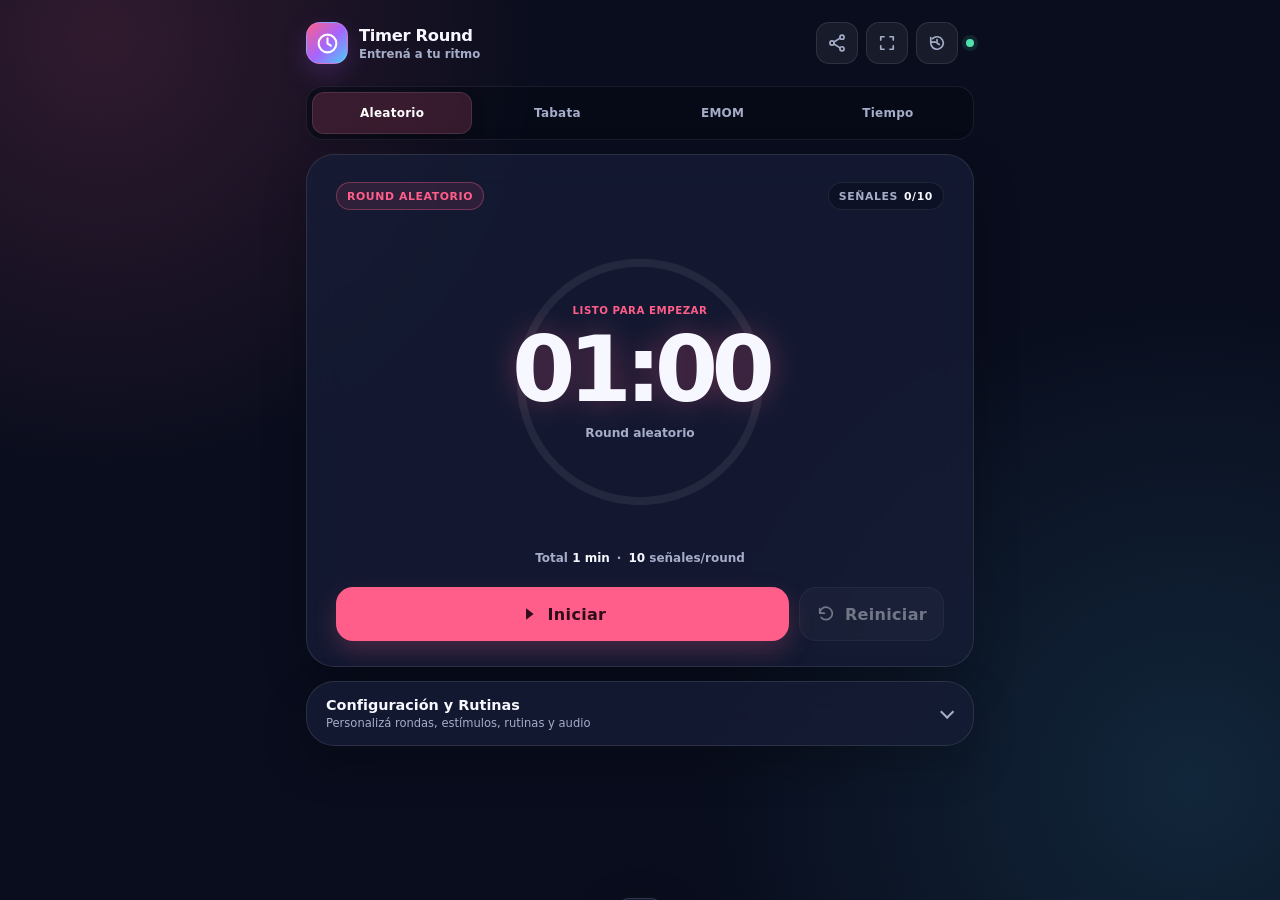
==== commit 6306bb2c: "Add files via upload" ====
--- a/index.html
+++ b/index.html
@@ -11,6 +11,7 @@
     <link rel="icon" type="image/svg+xml" href="icon.svg" />
     <link rel="apple-touch-icon" href="icon.svg" />
     <link rel="stylesheet" href="styles.css" />
+    <link rel="preload" href="app.js" as="script" />
   </head>
   <body>
     <main id="app" aria-busy="true">
--- a/styles.css
+++ b/styles.css
@@ -37,7 +37,7 @@
 button, input { font: inherit; }
 button { color: inherit; }
 button:not(:disabled) { cursor: pointer; }
-button:focus-visible, input:focus-visible {
+button:focus-visible, input:focus-visible, .file-button:focus-visible {
   outline: 3px solid rgba(113, 210, 255, 0.9);
   outline-offset: 3px;
 }
@@ -60,7 +60,12 @@
 .app-header, .brand, .header-actions, .mode-tabs, .status-row, .timer-controls,
 .settings-heading, .setting-label, .switch-row, .history-heading, .history-stats,
 .history-item, .modal-actions, .toast, .shortcut-list, .mode-summary, .input-pair,
-.config-grid, .settings-actions { display: flex; align-items: center; }
+.config-grid, .settings-actions, .history-tools, .confirm-inline, .live-counter-row,
+.routine-save-row, .routine-list, .routine-chip, .history-filters, .history-io,
+.history-right, .time-adjust-group, .single-score-group, .dual-score-group, .score-fighter {
+  display: flex;
+  align-items: center;
+}
 
 .app-header { justify-content: space-between; gap: 16px; margin-bottom: 22px; }
 .brand { min-width: 0; gap: 11px; }
@@ -94,7 +99,7 @@
   transition: background .18s ease, color .18s ease, border-color .18s ease, transform .18s ease;
 }
 .icon-button:hover, .square-button:hover { color: var(--text); border-color: rgba(255,255,255,.24); background: rgba(255,255,255,.11); }
-.icon-button:active, .square-button:active, .button:active { transform: scale(.97); }
+.icon-button:active, .square-button:active, .button:active, .stepper-btn:active, .counter-pill:active { transform: scale(.97); }
 .icon-button svg, .square-button svg { width: 20px; height: 20px; }
 
 .connection-dot {
@@ -125,26 +130,33 @@
 .mode-tab {
   min-height: 42px;
   flex: 1;
-  padding: 8px 7px;
+  padding: 8px 6px;
   border: 0;
   border-radius: 12px;
   color: var(--muted);
   background: transparent;
-  font-size: .76rem;
+  font-size: .75rem;
   font-weight: 750;
   letter-spacing: .02em;
-  transition: color .18s ease, background .18s ease, box-shadow .18s ease;
-}
-.mode-tab:hover { color: var(--text); background: rgba(255,255,255,.05); }
+  transition: color .18s ease, background .18s ease, box-shadow .18s ease, opacity .18s ease;
+}
+.mode-tab:hover:not([aria-disabled="true"]) { color: var(--text); background: rgba(255,255,255,.05); }
 .mode-tab[aria-selected="true"] {
   color: white;
   background: var(--accent-soft);
   box-shadow: inset 0 0 0 1px rgba(255,255,255,.1), 0 4px 14px rgba(0,0,0,.18);
 }
 .mode-tab[data-mode="tabata"][aria-selected="true"] { background: rgba(178, 93, 255, .21); }
+.mode-tab[data-mode="emom"][aria-selected="true"] { background: rgba(16, 185, 129, .22); }
 .mode-tab[data-mode="focus"][aria-selected="true"] { background: rgba(72, 170, 255, .2); }
-
-.timer-card { position: relative; overflow: hidden; padding: 22px 18px 20px; }
+.mode-tab[aria-disabled="true"] { opacity: .55; cursor: not-allowed; }
+
+.timer-card {
+  position: relative;
+  overflow: hidden;
+  padding: 22px 18px 20px;
+  transition: border-color .22s ease, box-shadow .22s ease;
+}
 .timer-card::before {
   position: absolute;
   inset: -70% 20% auto;
@@ -156,7 +168,12 @@
   pointer-events: none;
   transition: background .5s ease;
 }
+.timer-card.alert-flash {
+  border-color: var(--warning);
+  box-shadow: 0 0 0 2px rgba(255, 202, 98, 0.55), 0 18px 55px rgba(255, 202, 98, 0.28);
+}
 .timer-card[data-theme="tabata"] { --accent: #b86dff; --accent-soft: rgba(184,109,255,.18); --accent-contrast: #210b38; }
+.timer-card[data-theme="emom"] { --accent: #22d3a0; --accent-soft: rgba(34,211,160,.18); --accent-contrast: #042b21; }
 .timer-card[data-theme="focus"] { --accent: #54aeff; --accent-soft: rgba(84,174,255,.18); --accent-contrast: #071b35; }
 .timer-card[data-phase="prep"] { --accent: #ffbd54; --accent-soft: rgba(255,189,84,.18); --accent-contrast: #382303; }
 .timer-card[data-phase="rest"] { --accent: #4fd8e9; --accent-soft: rgba(79,216,233,.18); --accent-contrast: #043136; }
@@ -194,20 +211,127 @@
   filter: drop-shadow(0 0 9px color-mix(in srgb, var(--accent) 60%, transparent));
   transition: stroke-dashoffset .12s linear, stroke .3s ease;
 }
-.timer-core { position: absolute; inset: 0; display: grid; place-content: center; text-align: center; }
-.phase-kicker { min-height: 19px; color: var(--accent); font-size: .72rem; font-weight: 850; letter-spacing: .15em; text-transform: uppercase; }
+.timer-core { position: absolute; inset: 0; display: grid; place-content: center; padding: 0 22px; text-align: center; }
+.phase-kicker {
+  max-width: 214px;
+  min-height: 19px;
+  margin: 0 auto;
+  color: var(--accent);
+  font-size: .72rem;
+  font-weight: 850;
+  line-height: 1.2;
+  letter-spacing: .13em;
+  text-transform: uppercase;
+}
+.phase-kicker.compact-kicker {
+  font-size: .64rem;
+  letter-spacing: .05em;
+}
 .time-value { margin: 4px 0 0; color: var(--text); font-size: clamp(3.8rem, 15vw, 5.7rem); font-weight: 850; line-height: .94; letter-spacing: -.075em; font-variant-numeric: tabular-nums; text-shadow: 0 0 30px color-mix(in srgb, var(--accent) 35%, transparent); }
 .time-value.countdown { color: var(--accent); font-size: clamp(5.1rem, 20vw, 7.3rem); }
-.phase-detail { max-width: 200px; min-height: 35px; margin: 13px auto 0; color: var(--muted); font-size: .76rem; font-weight: 580; line-height: 1.35; }
-
-.mode-summary { position: relative; z-index: 1; min-height: 27px; justify-content: center; gap: 7px; color: var(--muted); font-size: .75rem; font-weight: 650; text-align: center; }
+.phase-detail { max-width: 215px; min-height: 35px; margin: 13px auto 0; color: var(--muted); font-size: .76rem; font-weight: 580; line-height: 1.35; }
+
+.mode-summary { position: relative; z-index: 1; min-height: 27px; flex-wrap: wrap; justify-content: center; gap: 7px; color: var(--muted); font-size: .75rem; font-weight: 650; text-align: center; }
 .mode-summary strong { color: var(--text); }
 .round-pips { display: inline-flex; align-items: center; gap: 5px; max-width: 130px; overflow: hidden; }
 .round-pip { width: 7px; height: 7px; flex: 0 0 auto; border-radius: 999px; background: rgba(255,255,255,.15); }
 .round-pip.complete { background: var(--accent); }
 .round-pip.current { width: 18px; background: white; box-shadow: 0 0 10px rgba(255,255,255,.65); }
 
-.timer-controls { position: relative; z-index: 1; gap: 10px; margin-top: 18px; }
+.live-counter-row {
+  position: relative;
+  z-index: 1;
+  flex-wrap: wrap;
+  justify-content: center;
+  gap: 8px;
+  margin-top: 12px;
+}
+.time-adjust-group, .single-score-group { gap: 6px; }
+.dual-score-group {
+  gap: 6px;
+  flex-wrap: wrap;
+  justify-content: center;
+}
+.counter-pill {
+  display: inline-flex;
+  align-items: center;
+  gap: 7px;
+  min-height: 36px;
+  padding: 5px 14px;
+  border: 1px solid color-mix(in srgb, var(--accent) 40%, rgba(255,255,255,.12));
+  border-radius: 999px;
+  color: var(--text);
+  background: rgba(5, 8, 20, .48);
+  font-size: .76rem;
+  font-weight: 700;
+  transition: background .16s ease, border-color .16s ease, transform .15s ease;
+}
+.counter-pill:hover { background: rgba(255,255,255,.1); border-color: var(--accent); }
+.counter-pill svg { width: 15px; height: 15px; color: var(--accent); }
+.counter-pill strong { color: var(--accent); font-size: .88rem; font-variant-numeric: tabular-nums; }
+.counter-reset {
+  min-height: 34px;
+  padding: 0 10px;
+  border: 1px solid var(--border);
+  border-radius: 999px;
+  color: var(--muted);
+  background: rgba(255,255,255,.04);
+  font-size: .72rem;
+  font-weight: 750;
+}
+.counter-reset:hover:not(:disabled) { color: var(--text); background: rgba(255,255,255,.1); }
+
+.score-fighter {
+  border: 1px solid rgba(255,255,255,.12);
+  border-radius: 999px;
+  background: rgba(5, 8, 20, .48);
+  overflow: hidden;
+}
+.score-fighter.aka { border-color: rgba(255, 94, 138, .4); }
+.score-fighter.ao { border-color: rgba(84, 174, 255, .4); }
+.score-main {
+  min-height: 34px;
+  padding: 4px 11px;
+  border: 0;
+  background: transparent;
+  font-size: .74rem;
+  font-weight: 750;
+}
+.score-fighter.aka .score-main strong { color: #ff6e96; }
+.score-fighter.ao .score-main strong { color: #64b5ff; }
+.score-step {
+  width: 28px;
+  min-height: 34px;
+  border: 0;
+  color: var(--muted);
+  background: rgba(255,255,255,.05);
+  font-weight: 800;
+}
+.score-step:hover { color: var(--text); background: rgba(255,255,255,.12); }
+.dual-reset-btn {
+  padding: 0 8px;
+  font-size: .85rem;
+  line-height: 1;
+}
+.score-advantage-badge {
+  display: inline-flex;
+  align-items: center;
+  padding: 3px 10px;
+  border-radius: 999px;
+  font-size: .7rem;
+  font-weight: 800;
+  letter-spacing: .02em;
+  background: rgba(255, 202, 98, .18);
+  border: 1px solid rgba(255, 202, 98, .45);
+  color: #ffdf79;
+  animation: advantage-pulse 1.8s infinite ease-in-out;
+}
+@keyframes advantage-pulse {
+  0%, 100% { transform: scale(1); opacity: 0.92; }
+  50% { transform: scale(1.05); opacity: 1; }
+}
+
+.timer-controls { position: relative; z-index: 1; gap: 10px; margin-top: 16px; }
 .button {
   display: inline-flex;
   min-height: 54px;
@@ -225,9 +349,10 @@
 .button-primary:hover { filter: brightness(1.08); }
 .button-secondary { padding: 0 16px; color: var(--text); border-color: var(--border); background: rgba(255,255,255,.07); }
 .button-secondary:hover { border-color: rgba(255,255,255,.22); background: rgba(255,255,255,.13); }
-.button-tertiary { min-height: 42px; padding: 0 13px; color: var(--muted); border-color: var(--border); background: rgba(255,255,255,.04); font-size: .76rem; }
+.button-tertiary { min-height: 40px; padding: 0 13px; color: var(--muted); border-color: var(--border); background: rgba(255,255,255,.04); font-size: .76rem; }
 .button-tertiary:hover { color: var(--text); background: rgba(255,255,255,.09); }
-.button:disabled, .icon-button:disabled { cursor: not-allowed; opacity: .42; }
+.button:disabled, .icon-button:disabled, .counter-reset:disabled { cursor: not-allowed; opacity: .42; }
+.file-button { cursor: pointer; }
 
 .settings-card { margin-top: 14px; overflow: hidden; }
 .settings-heading { width: 100%; min-height: 63px; justify-content: space-between; gap: 14px; padding: 0 19px; border: 0; color: var(--text); background: transparent; text-align: left; }
@@ -242,37 +367,136 @@
 .settings-section + .settings-section { margin-top: 17px; border-top: 1px solid rgba(255,255,255,.08); }
 .section-title { margin: 0 0 5px; color: var(--text); font-size: .84rem; font-weight: 760; }
 .section-help { margin: 0 0 14px; color: var(--muted); font-size: .74rem; line-height: 1.45; }
+.paused-notice {
+  margin: 14px 0 0;
+  padding: 10px 12px;
+  border: 1px solid rgba(255, 202, 98, 0.25);
+  border-radius: 12px;
+  color: var(--warning);
+  background: rgba(255, 202, 98, 0.08);
+  font-size: .74rem;
+  font-weight: 650;
+}
 
 .preset-grid { display: grid; grid-template-columns: repeat(5, 1fr); gap: 7px; }
+.preset-grid-wrap { grid-template-columns: repeat(2, 1fr); }
+.preset-grid.three-cols { grid-template-columns: repeat(3, 1fr); }
 .preset-button {
   min-height: 39px;
-  padding: 5px 2px;
+  padding: 6px 8px;
   border: 1px solid rgba(255,255,255,.08);
   border-radius: 11px;
   color: var(--muted);
   background: rgba(255,255,255,.045);
-  font-size: .78rem;
+  font-size: .75rem;
   font-weight: 760;
 }
 .preset-button:hover { color: var(--text); background: rgba(255,255,255,.1); }
 .preset-button.active { color: white; border-color: color-mix(in srgb, var(--accent) 55%, transparent); background: var(--accent-soft); }
 
 .config-grid { align-items: stretch; gap: 10px; }
-.config-grid.three > * { flex: 1; }
+.config-grid > * { flex: 1; }
+.config-grid.two-by-two { display: grid; grid-template-columns: repeat(2, 1fr); }
+.cue-type-block, .prep-duration-row { margin-top: 14px; }
 .field { display: grid; gap: 7px; min-width: 0; }
 .field-label { color: var(--muted); font-size: .69rem; font-weight: 760; letter-spacing: .045em; text-transform: uppercase; }
+
+.stepper-input {
+  display: flex;
+  align-items: stretch;
+  border: 1px solid rgba(255,255,255,.12);
+  border-radius: 13px;
+  background: rgba(3,6,16,.42);
+  overflow: hidden;
+}
+.stepper-input:focus-within {
+  border-color: rgba(113, 210, 255, 0.9);
+}
+.stepper-btn {
+  width: 36px;
+  flex: 0 0 36px;
+  border: 0;
+  color: var(--muted);
+  background: rgba(255,255,255,.04);
+  font-size: 1rem;
+  font-weight: 800;
+  transition: background .15s ease, color .15s ease;
+}
+.stepper-btn:hover { color: var(--text); background: rgba(255,255,255,.11); }
 .number-input {
   width: 100%;
-  min-height: 47px;
-  padding: 7px 10px;
+  min-width: 0;
+  min-height: 45px;
+  padding: 6px 4px;
+  border: 0;
+  color: var(--text);
+  background: transparent;
+  font-weight: 760;
+  text-align: center;
+  font-variant-numeric: tabular-nums;
+  appearance: textfield;
+  -moz-appearance: textfield;
+}
+.number-input::-webkit-outer-spin-button,
+.number-input::-webkit-inner-spin-button {
+  -webkit-appearance: none;
+  margin: 0;
+}
+.number-input:focus-visible { outline: none; }
+
+.routine-save-row { gap: 8px; }
+.text-input {
+  flex: 1;
+  min-width: 0;
+  min-height: 40px;
+  padding: 6px 12px;
   border: 1px solid rgba(255,255,255,.12);
-  border-radius: 13px;
+  border-radius: 12px;
   color: var(--text);
   background: rgba(3,6,16,.42);
-  font-weight: 760;
-  font-variant-numeric: tabular-nums;
-}
-.number-input:hover { border-color: rgba(255,255,255,.25); }
+  font-size: .78rem;
+}
+.text-input::placeholder { color: var(--subtle); }
+.routine-list { flex-wrap: wrap; gap: 8px; margin-top: 12px; }
+.routine-chip {
+  border: 1px solid rgba(255,255,255,.1);
+  border-radius: 12px;
+  background: rgba(255,255,255,.04);
+  overflow: hidden;
+}
+.routine-load {
+  display: inline-flex;
+  align-items: center;
+  gap: 7px;
+  padding: 7px 10px;
+  border: 0;
+  background: transparent;
+  font-size: .75rem;
+  font-weight: 700;
+}
+.routine-load:hover { background: rgba(255,255,255,.07); }
+.routine-tag {
+  padding: 2px 6px;
+  border-radius: 6px;
+  color: var(--accent);
+  background: var(--accent-soft);
+  font-size: .63rem;
+  font-weight: 800;
+  text-transform: uppercase;
+}
+.routine-delete {
+  display: inline-grid;
+  width: 30px;
+  height: 32px;
+  place-items: center;
+  border: 0;
+  border-left: 1px solid rgba(255,255,255,.08);
+  color: var(--muted);
+  background: transparent;
+}
+.routine-delete:hover { color: #ff91aa; background: rgba(255,94,138,.14); }
+.routine-delete svg { width: 14px; height: 14px; }
+
 .input-pair { gap: 8px; }
 .input-pair .field { flex: 1; }
 .range-row { display: grid; grid-template-columns: 1fr auto; align-items: center; gap: 12px; }
@@ -299,26 +523,78 @@
 .switch[aria-pressed="true"] { border-color: color-mix(in srgb, var(--accent) 55%, transparent); background: var(--accent); }
 .switch[aria-pressed="true"]::after { transform: translateX(18px); }
 .settings-actions { justify-content: space-between; gap: 10px; padding-top: 17px; }
-.shortcut-list { flex-wrap: wrap; gap: 7px; color: var(--subtle); font-size: .7rem; }
+.shortcut-list { flex-wrap: wrap; gap: 8px; color: var(--subtle); font-size: .7rem; }
 kbd { padding: 2px 6px; border: 1px solid rgba(255,255,255,.15); border-bottom-width: 2px; border-radius: 5px; color: var(--muted); background: rgba(0,0,0,.18); font: inherit; }
 
 .modal-backdrop { position: fixed; inset: 0; z-index: 20; display: grid; padding: 16px; place-items: end center; background: rgba(2, 4, 12, .67); backdrop-filter: blur(7px); }
-.history-modal { width: min(100%, 660px); max-height: min(85dvh, 720px); overflow: auto; padding: 20px; border: 1px solid rgba(255,255,255,.14); border-radius: 25px; background: #111831; box-shadow: 0 25px 90px rgba(0,0,0,.48); }
+.history-modal { width: min(100%, 660px); max-height: min(86dvh, 740px); overflow: auto; padding: 20px; border: 1px solid rgba(255,255,255,.14); border-radius: 25px; background: #111831; box-shadow: 0 25px 90px rgba(0,0,0,.48); }
 .history-heading { justify-content: space-between; gap: 14px; }
 .history-heading h2 { margin: 0; font-size: 1.18rem; letter-spacing: -.02em; }
 .history-heading p { margin: 4px 0 0; color: var(--muted); font-size: .75rem; }
-.history-stats { gap: 9px; margin: 19px 0; }
-.stat { flex: 1; padding: 12px; border: 1px solid rgba(255,255,255,.08); border-radius: 15px; background: rgba(255,255,255,.045); }
-.stat-value { display: block; color: var(--text); font-size: 1.1rem; font-weight: 820; font-variant-numeric: tabular-nums; }
-.stat-label { display: block; margin-top: 3px; color: var(--muted); font-size: .66rem; font-weight: 700; text-transform: uppercase; letter-spacing: .055em; }
+.history-stats { gap: 8px; margin: 16px 0 12px; flex-wrap: wrap; }
+.stat { flex: 1 1 120px; padding: 11px 12px; border: 1px solid rgba(255,255,255,.08); border-radius: 15px; background: rgba(255,255,255,.045); }
+.stat-value { display: block; color: var(--text); font-size: 1.04rem; font-weight: 820; font-variant-numeric: tabular-nums; }
+.stat-label { display: block; margin-top: 3px; color: var(--muted); font-size: .64rem; font-weight: 700; text-transform: uppercase; letter-spacing: .055em; }
+
+.weekly-chart {
+  display: grid;
+  grid-template-columns: repeat(7, 1fr);
+  gap: 8px;
+  padding: 12px 14px;
+  margin-bottom: 14px;
+  border: 1px solid rgba(255,255,255,.08);
+  border-radius: 15px;
+  background: rgba(255,255,255,.025);
+}
+.chart-col { display: grid; justify-items: center; gap: 6px; }
+.chart-bar-wrap {
+  display: flex;
+  width: 100%;
+  max-width: 28px;
+  height: 48px;
+  align-items: flex-end;
+  padding: 2px;
+  border-radius: 7px;
+  background: rgba(255,255,255,.04);
+}
+.chart-bar {
+  width: 100%;
+  border-radius: 5px;
+  background: rgba(255,255,255,.15);
+  transition: height .25s ease;
+}
+.chart-bar.has-data {
+  background: linear-gradient(180deg, var(--accent), var(--success));
+}
+.chart-label { color: var(--muted); font-size: .64rem; font-weight: 700; }
+
+.history-tools { justify-content: space-between; gap: 10px; margin-bottom: 14px; flex-wrap: wrap; }
+.history-filters { gap: 5px; flex-wrap: wrap; }
+.history-io { gap: 6px; }
+.filter-chip {
+  min-height: 32px;
+  padding: 4px 10px;
+  border: 1px solid rgba(255,255,255,.1);
+  border-radius: 999px;
+  color: var(--muted);
+  background: rgba(255,255,255,.04);
+  font-size: .71rem;
+  font-weight: 700;
+}
+.filter-chip.active { color: white; border-color: var(--accent); background: var(--accent-soft); }
+
 .history-list { display: grid; gap: 8px; }
-.history-item { justify-content: space-between; gap: 12px; padding: 13px; border: 1px solid rgba(255,255,255,.08); border-radius: 15px; background: rgba(255,255,255,.035); }
+.history-item { justify-content: space-between; gap: 12px; padding: 12px 13px; border: 1px solid rgba(255,255,255,.08); border-radius: 15px; background: rgba(255,255,255,.035); }
 .history-mode { color: var(--accent); font-size: .7rem; font-weight: 800; letter-spacing: .06em; text-transform: uppercase; }
 .history-date { margin-top: 4px; color: var(--muted); font-size: .73rem; }
+.history-right { gap: 10px; }
 .history-duration { flex: 0 0 auto; color: var(--success); font-size: .92rem; font-weight: 800; font-variant-numeric: tabular-nums; text-align: right; }
 .history-detail { display: block; margin-top: 4px; color: var(--muted); font-size: .7rem; font-weight: 650; }
+.history-delete-btn { width: 34px; height: 34px; border-radius: 10px; }
+.history-delete-btn:hover { color: #ff91aa; border-color: rgba(255,94,138,.35); background: rgba(255,94,138,.12); }
 .empty-history { padding: 35px 12px; color: var(--muted); font-size: .85rem; text-align: center; }
-.modal-actions { justify-content: space-between; gap: 10px; margin-top: 17px; }
+.modal-actions { justify-content: space-between; gap: 10px; margin-top: 17px; flex-wrap: wrap; }
+.confirm-inline { gap: 8px; }
 .danger { color: #ff91aa; border-color: rgba(255, 102, 141, .22); }
 .danger:hover { color: white; background: rgba(255, 94, 138, .16); }
 
@@ -355,14 +631,162 @@
   .modal-backdrop { place-items: center; }
 }
 
+@media (max-width: 440px) {
+  .config-grid.three, .config-grid.two-by-two, .routine-save-row { grid-template-columns: 1fr; flex-direction: column; }
+}
+
 @media (max-width: 385px) {
   :root { --ring-size: 258px; }
   .app-shell { padding-right: 12px; padding-left: 12px; }
   .timer-card { padding-right: 13px; padding-left: 13px; }
-  .mode-tab { font-size: .69rem; }
+  .mode-tab { font-size: .68rem; }
   .status-chip, .mode-badge { padding-right: 8px; padding-left: 8px; font-size: .62rem; }
 }
 
+/* ============================================================
+   ANIMACIONES Y NUEVAS FUNCIONALIDADES
+   ============================================================ */
+
+/* --- Score bump: se activa via JS (animateScoreBump) --- */
+@keyframes score-bump {
+  0%   { transform: scale(1); }
+  35%  { transform: scale(1.16); }
+  70%  { transform: scale(0.97); }
+  100% { transform: scale(1); }
+}
+.score-bump { animation: score-bump .35s cubic-bezier(.34, 1.56, .64, 1); }
+
+/* --- Prep countdown: pulso suave en el número --- */
+@keyframes prep-pulse {
+  0%, 100% { transform: scale(1); }
+  50%      { transform: scale(1.06); }
+}
+.time-value.countdown {
+  animation: prep-pulse 1s ease-in-out infinite;
+  will-change: transform;
+}
+
+/* --- Round pip "current": halo latente --- */
+@keyframes pip-pulse {
+  0%, 100% { box-shadow: 0 0 10px rgba(255,255,255,.65); }
+  50%      { box-shadow: 0 0 18px rgba(255,255,255,.95); }
+}
+.round-pip.current {
+  animation: pip-pulse 2s ease-in-out infinite;
+}
+
+/* --- Alerta: anillo brilla y pulsación del fondo --- */
+@keyframes ring-glow-pulse {
+  0%   { filter: drop-shadow(0 0 9px color-mix(in srgb, var(--accent) 60%, transparent)); }
+  50%  { filter: drop-shadow(0 0 22px color-mix(in srgb, var(--warning) 85%, transparent)); }
+  100% { filter: drop-shadow(0 0 9px color-mix(in srgb, var(--accent) 60%, transparent)); }
+}
+.timer-card.alert-flash .timer-ring-progress {
+  animation: ring-glow-pulse .7s ease-out;
+}
+
+@keyframes signal-bg-flash {
+  0%   { background: var(--accent-soft); opacity: 1; }
+  50%  { background: rgba(255, 202, 98, 0.32); opacity: 1; }
+  100% { background: var(--accent-soft); opacity: 1; }
+}
+.timer-card.alert-flash::before {
+  animation: signal-bg-flash 1.4s ease-out;
+}
+
+/* --- Finish: celebración breve del número --- */
+@keyframes finish-celebrate {
+  0%   { transform: scale(1) rotate(0); }
+  20%  { transform: scale(1.08) rotate(-2deg); }
+  50%  { transform: scale(1.05) rotate(2deg); }
+  80%  { transform: scale(1.02) rotate(-1deg); }
+  100% { transform: scale(1) rotate(0); }
+}
+.timer-card[data-phase="finished"] .time-value {
+  animation: finish-celebrate 1.1s cubic-bezier(.34, 1.56, .64, 1);
+}
+
+/* --- Botón "iniciar" hover con elevación --- */
+.button-primary:hover:not(:disabled) {
+  transform: translateY(-1px);
+  box-shadow: 0 14px 30px color-mix(in srgb, var(--accent) 32%, transparent);
+}
+
+/* --- Toast: entrada más elástica --- */
+.toast {
+  transition: transform .32s cubic-bezier(.34, 1.56, .64, 1), opacity .2s ease;
+}
+
+/* --- Mode-tab activa: micro-pop al cambiar --- */
+@keyframes tab-select {
+  0%   { transform: scale(.94); }
+  60%  { transform: scale(1.03); }
+  100% { transform: scale(1); }
+}
+.mode-tab[aria-selected="true"] {
+  animation: tab-select .24s ease-out;
+}
+
+/* --- Upcoming chip (Feature #6) --- */
+.upcoming-row {
+  display: flex;
+  justify-content: center;
+  margin-top: 8px;
+  position: relative;
+  z-index: 1;
+}
+.upcoming-chip {
+  display: inline-flex;
+  align-items: center;
+  gap: 6px;
+  padding: 4px 11px;
+  border: 1px dashed rgba(255,255,255,.15);
+  border-radius: 999px;
+  color: var(--muted);
+  background: rgba(5,8,20,.28);
+  font-size: .7rem;
+  font-weight: 650;
+  letter-spacing: .01em;
+}
+
+/* --- Interrupted Session Recovery Banner (Feature #5) --- */
+.recovery-banner {
+  display: flex;
+  flex-wrap: wrap;
+  gap: 10px;
+  align-items: center;
+  justify-content: space-between;
+  padding: 10px 14px;
+  margin-bottom: 14px;
+  border: 1px solid rgba(255, 202, 98, 0.35);
+  border-radius: 14px;
+  background: rgba(255, 202, 98, 0.08);
+}
+.recovery-text {
+  color: var(--warning);
+  font-size: .78rem;
+  font-weight: 650;
+}
+.recovery-actions { display: flex; gap: 6px; }
+.recovery-btn { min-height: 34px; padding: 0 14px; font-size: .78rem; }
+
+/* --- Micro-optimizaciones (Punto 7) --- */
+.timer-card { contain: layout style; }
+.timer-ring svg { will-change: auto; }
+.timer-ring-progress { will-change: stroke-dashoffset; }
+.time-value { will-change: transform; }
+
+/* --- Respetar prefers-reduced-motion reforzado --- */
 @media (prefers-reduced-motion: reduce) {
   *, *::before, *::after { scroll-behavior: auto !important; transition-duration: .01ms !important; animation-duration: .01ms !important; animation-iteration-count: 1 !important; }
-}
+  .score-bump,
+  .time-value.countdown,
+  .round-pip.current,
+  .timer-card.alert-flash .timer-ring-progress,
+  .timer-card.alert-flash::before,
+  .timer-card[data-phase="finished"] .time-value,
+  .mode-tab[aria-selected="true"] {
+    animation: none !important;
+  }
+}
+
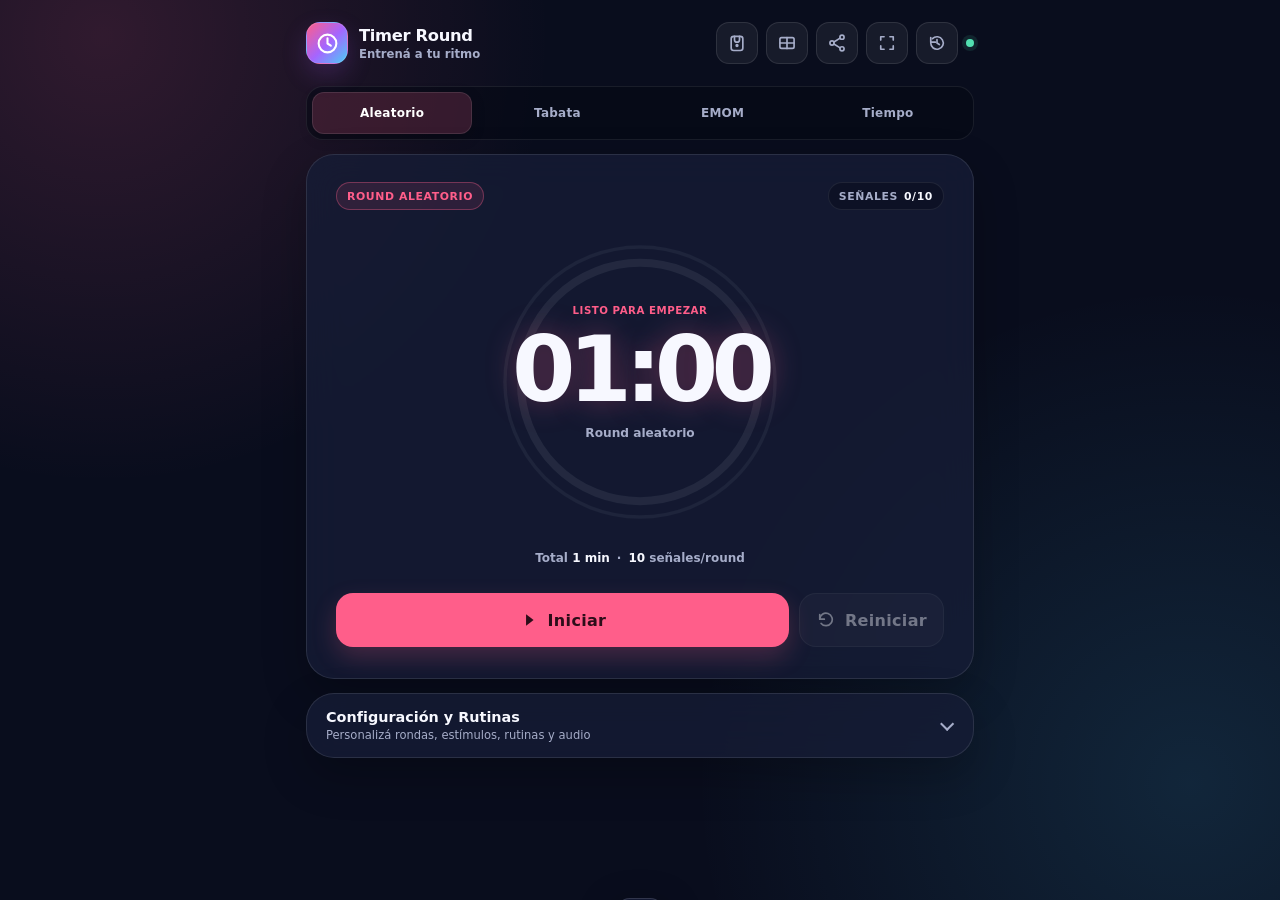
==== commit f8d110fe: "Add files via upload" ====
--- a/index.html
+++ b/index.html
@@ -6,6 +6,7 @@
     <meta name="description" content="Temporizador de rounds, Tabata y enfoque para entrenar sin distracciones." />
     <meta name="theme-color" content="#090d1d" />
     <meta name="color-scheme" content="dark" />
+    <meta http-equiv="Content-Security-Policy" content="default-src 'self'; style-src 'self' 'unsafe-inline'; script-src 'self'; img-src 'self' data:; connect-src 'self';" />
     <title>Timer Round</title>
     <link rel="manifest" href="manifest.json" />
     <link rel="icon" type="image/svg+xml" href="icon.svg" />
--- a/styles.css
+++ b/styles.css
@@ -55,6 +55,8 @@
   min-height: 100dvh;
   margin: 0 auto;
   padding: max(22px, env(safe-area-inset-top)) 18px max(30px, env(safe-area-inset-bottom));
+  transition: width .22s ease;
+  animation: shell-mount .38s ease-out;
 }
 
 .app-header, .brand, .header-actions, .mode-tabs, .status-row, .timer-controls,
@@ -99,6 +101,11 @@
   transition: background .18s ease, color .18s ease, border-color .18s ease, transform .18s ease;
 }
 .icon-button:hover, .square-button:hover { color: var(--text); border-color: rgba(255,255,255,.24); background: rgba(255,255,255,.11); }
+.icon-button.active-icon {
+  color: var(--accent);
+  border-color: color-mix(in srgb, var(--accent) 50%, transparent);
+  background: var(--accent-soft);
+}
 .icon-button:active, .square-button:active, .button:active, .stepper-btn:active, .counter-pill:active { transform: scale(.97); }
 .icon-button svg, .square-button svg { width: 20px; height: 20px; }
 
@@ -153,7 +160,7 @@
 
 .timer-card {
   position: relative;
-  overflow: hidden;
+  overflow: clip;
   padding: 22px 18px 20px;
   transition: border-color .22s ease, box-shadow .22s ease;
 }
@@ -176,7 +183,7 @@
 .timer-card[data-theme="emom"] { --accent: #22d3a0; --accent-soft: rgba(34,211,160,.18); --accent-contrast: #042b21; }
 .timer-card[data-theme="focus"] { --accent: #54aeff; --accent-soft: rgba(84,174,255,.18); --accent-contrast: #071b35; }
 .timer-card[data-phase="prep"] { --accent: #ffbd54; --accent-soft: rgba(255,189,84,.18); --accent-contrast: #382303; }
-.timer-card[data-phase="rest"] { --accent: #4fd8e9; --accent-soft: rgba(79,216,233,.18); --accent-contrast: #043136; }
+.timer-card[data-phase="rest"], .timer-card[data-phase="cooldown"] { --accent: #4fd8e9; --accent-soft: rgba(79,216,233,.18); --accent-contrast: #043136; }
 .timer-card[data-phase="finished"] { --accent: #52e0b1; --accent-soft: rgba(82,224,177,.18); --accent-contrast: #063224; }
 .timer-card[data-phase="paused"] { --accent: #b4bdd5; --accent-soft: rgba(180,189,213,.15); --accent-contrast: #202735; }
 
@@ -203,15 +210,36 @@
 .timer-ring { position: relative; width: var(--ring-size); height: var(--ring-size); }
 .timer-ring svg { width: 100%; height: 100%; transform: rotate(-90deg); overflow: visible; }
 .timer-ring-track { stroke: rgba(255,255,255,.07); stroke-width: 8; fill: none; }
+.timer-ring-track-total { stroke: rgba(255,255,255,.05); stroke-width: 3.5; fill: none; }
+.timer-ring-progress-total {
+  stroke: color-mix(in srgb, var(--accent) 70%, white);
+  stroke-width: 3.5;
+  fill: none;
+  stroke-linecap: round;
+  transition: stroke-dashoffset .22s cubic-bezier(.4, 0, .2, 1);
+  filter: drop-shadow(0 0 6px color-mix(in srgb, var(--accent) 45%, transparent));
+}
 .timer-ring-progress {
   stroke: var(--accent);
   stroke-width: 9;
   fill: none;
   stroke-linecap: round;
   filter: drop-shadow(0 0 9px color-mix(in srgb, var(--accent) 60%, transparent));
-  transition: stroke-dashoffset .12s linear, stroke .3s ease;
-}
-.timer-core { position: absolute; inset: 0; display: grid; place-content: center; padding: 0 22px; text-align: center; }
+  transition: stroke-dashoffset .22s cubic-bezier(.4, 0, .2, 1), stroke .3s ease;
+}
+.timer-core {
+  position: absolute;
+  inset: 0;
+  display: grid;
+  place-content: center;
+  padding: 0 22px;
+  text-align: center;
+  cursor: pointer;
+  user-select: none;
+  border-radius: 50%;
+  transition: transform .15s ease, background-color .2s ease;
+}
+.timer-core:active { transform: scale(0.98); }
 .phase-kicker {
   max-width: 214px;
   min-height: 19px;
@@ -227,7 +255,7 @@
   font-size: .64rem;
   letter-spacing: .05em;
 }
-.time-value { margin: 4px 0 0; color: var(--text); font-size: clamp(3.8rem, 15vw, 5.7rem); font-weight: 850; line-height: .94; letter-spacing: -.075em; font-variant-numeric: tabular-nums; text-shadow: 0 0 30px color-mix(in srgb, var(--accent) 35%, transparent); }
+.time-value { margin: 4px 0 0; color: var(--text); font-size: clamp(3.8rem, 15vw, 5.7rem); font-weight: 850; line-height: .94; letter-spacing: -.075em; font-variant-numeric: tabular-nums; font-feature-settings: "tnum", "zero"; text-shadow: 0 0 30px color-mix(in srgb, var(--accent) 35%, transparent); }
 .time-value.countdown { color: var(--accent); font-size: clamp(5.1rem, 20vw, 7.3rem); }
 .phase-detail { max-width: 215px; min-height: 35px; margin: 13px auto 0; color: var(--muted); font-size: .76rem; font-weight: 580; line-height: 1.35; }
 
@@ -291,7 +319,7 @@
 .score-fighter.ao { border-color: rgba(84, 174, 255, .4); }
 .score-main {
   min-height: 34px;
-  padding: 4px 11px;
+  padding: 4px 10px;
   border: 0;
   background: transparent;
   font-size: .74rem;
@@ -299,15 +327,26 @@
 }
 .score-fighter.aka .score-main strong { color: #ff6e96; }
 .score-fighter.ao .score-main strong { color: #64b5ff; }
-.score-step {
-  width: 28px;
+.score-step, .senshu-btn, .penalty-btn {
   min-height: 34px;
+  padding: 0 7px;
   border: 0;
   color: var(--muted);
   background: rgba(255,255,255,.05);
+  font-size: .68rem;
   font-weight: 800;
 }
-.score-step:hover { color: var(--text); background: rgba(255,255,255,.12); }
+.score-step { width: 26px; font-size: .85rem; }
+.score-step:hover, .senshu-btn:hover, .penalty-btn:hover { color: var(--text); background: rgba(255,255,255,.14); }
+.senshu-btn.active {
+  color: #1f1400;
+  background: var(--warning);
+}
+.penalty-btn.active {
+  color: white;
+  background: rgba(255, 94, 138, 0.42);
+}
+
 .dual-reset-btn {
   padding: 0 8px;
   font-size: .85rem;
@@ -331,7 +370,42 @@
   50% { transform: scale(1.05); opacity: 1; }
 }
 
-.timer-controls { position: relative; z-index: 1; gap: 10px; margin-top: 16px; }
+/* --- Vista Tatami / Gimnasio (Lectura a distancia) --- */
+.app-shell.tatami-view {
+  width: min(100%, 960px);
+}
+.app-shell.tatami-view .timer-card {
+  --ring-size: min(74vw, 370px);
+  padding: 28px 24px;
+}
+.app-shell.tatami-view .timer-display {
+  min-height: 390px;
+}
+.app-shell.tatami-view .time-value {
+  font-size: clamp(4.8rem, 17vw, 7.2rem);
+}
+.app-shell.tatami-view .score-main {
+  min-height: 44px;
+  padding: 6px 16px;
+  font-size: .95rem;
+}
+.app-shell.tatami-view .score-step,
+.app-shell.tatami-view .senshu-btn,
+.app-shell.tatami-view .penalty-btn {
+  min-height: 44px;
+  padding: 0 11px;
+  font-size: .8rem;
+}
+
+.timer-controls {
+  position: sticky;
+  bottom: max(14px, env(safe-area-inset-bottom));
+  z-index: 5;
+  gap: 10px;
+  margin-top: 16px;
+  padding: 6px 0;
+  border-radius: 17px;
+}
 .button {
   display: inline-flex;
   min-height: 54px;
@@ -381,6 +455,7 @@
 .preset-grid { display: grid; grid-template-columns: repeat(5, 1fr); gap: 7px; }
 .preset-grid-wrap { grid-template-columns: repeat(2, 1fr); }
 .preset-grid.three-cols { grid-template-columns: repeat(3, 1fr); }
+.preset-grid.four-cols { grid-template-columns: repeat(4, 1fr); }
 .preset-button {
   min-height: 39px;
   padding: 6px 8px;
@@ -533,6 +608,10 @@
 .history-heading p { margin: 4px 0 0; color: var(--muted); font-size: .75rem; }
 .history-stats { gap: 8px; margin: 16px 0 12px; flex-wrap: wrap; }
 .stat { flex: 1 1 120px; padding: 11px 12px; border: 1px solid rgba(255,255,255,.08); border-radius: 15px; background: rgba(255,255,255,.045); }
+.stat:nth-child(1) .stat-value { color: var(--text); }
+.stat:nth-child(2) .stat-value { color: var(--warning); }
+.stat:nth-child(3) .stat-value { color: var(--accent); }
+.stat:nth-child(4) .stat-value { color: var(--success); }
 .stat-value { display: block; color: var(--text); font-size: 1.04rem; font-weight: 820; font-variant-numeric: tabular-nums; }
 .stat-label { display: block; margin-top: 3px; color: var(--muted); font-size: .64rem; font-weight: 700; text-transform: uppercase; letter-spacing: .055em; }
 
@@ -584,7 +663,20 @@
 .filter-chip.active { color: white; border-color: var(--accent); background: var(--accent-soft); }
 
 .history-list { display: grid; gap: 8px; }
-.history-item { justify-content: space-between; gap: 12px; padding: 12px 13px; border: 1px solid rgba(255,255,255,.08); border-radius: 15px; background: rgba(255,255,255,.035); }
+.history-item {
+  justify-content: space-between;
+  gap: 12px;
+  padding: 12px 13px;
+  border: 1px solid rgba(255,255,255,.08);
+  border-radius: 15px;
+  background: rgba(255,255,255,.035);
+  transition: background .18s ease, border-color .18s ease, transform .18s ease;
+}
+.history-item:hover {
+  background: rgba(255,255,255,.065);
+  border-color: rgba(255,255,255,.16);
+  transform: translateX(2px);
+}
 .history-mode { color: var(--accent); font-size: .7rem; font-weight: 800; letter-spacing: .06em; text-transform: uppercase; }
 .history-date { margin-top: 4px; color: var(--muted); font-size: .73rem; }
 .history-right { gap: 10px; }
@@ -615,7 +707,7 @@
   font-size: .77rem;
   font-weight: 650;
   transform: translate(-50%, 150%);
-  transition: transform .26s ease;
+  transition: transform .32s cubic-bezier(.34, 1.56, .64, 1), opacity .2s ease;
 }
 .toast.visible { transform: translate(-50%, 0); }
 .toast-indicator { width: 8px; height: 8px; flex: 0 0 auto; border-radius: 50%; background: var(--success); }
@@ -632,7 +724,7 @@
 }
 
 @media (max-width: 440px) {
-  .config-grid.three, .config-grid.two-by-two, .routine-save-row { grid-template-columns: 1fr; flex-direction: column; }
+  .config-grid.three, .config-grid.two-by-two, .routine-save-row, .preset-grid.four-cols { grid-template-columns: 1fr; flex-direction: column; }
 }
 
 @media (max-width: 385px) {
@@ -643,11 +735,124 @@
   .status-chip, .mode-badge { padding-right: 8px; padding-left: 8px; font-size: .62rem; }
 }
 
+@media (orientation: landscape) and (max-height: 520px) {
+  .app-shell {
+    padding-top: max(8px, env(safe-area-inset-top));
+    padding-bottom: max(8px, env(safe-area-inset-bottom));
+  }
+  .app-header { margin-bottom: 8px; }
+  .mode-tabs { margin-bottom: 6px; }
+  .mode-tab { min-height: 34px; padding: 4px 6px; font-size: .68rem; }
+  :root { --ring-size: min(186px, 48vh); }
+  .timer-card {
+    padding: 10px 16px;
+    display: grid;
+    grid-template-columns: auto 1fr;
+    grid-template-rows: auto auto auto auto;
+    column-gap: 20px;
+    align-items: center;
+  }
+  .status-row {
+    grid-column: 1 / -1;
+    min-height: 22px;
+    margin-bottom: 2px;
+  }
+  .timer-display {
+    grid-column: 1;
+    grid-row: 2 / span 4;
+    min-height: 0;
+    padding: 0;
+  }
+  .mode-summary, .upcoming-row, .live-counter-row {
+    grid-column: 2;
+  }
+  .timer-controls {
+    grid-column: 2;
+    margin-top: 6px;
+  }
+  .button { min-height: 42px; }
+}
+
 /* ============================================================
-   ANIMACIONES Y NUEVAS FUNCIONALIDADES
+   ANIMACIONES Y OPTIMIZACIONES DE COMPOSICIÓN
    ============================================================ */
 
-/* --- Score bump: se activa via JS (animateScoreBump) --- */
+@keyframes shell-mount {
+  from { opacity: 0; transform: translateY(12px); }
+  to   { opacity: 1; transform: translateY(0); }
+}
+
+@keyframes bg-breathe {
+  0%, 100% { background-position: 8% 4%, 93% 87%, 0 0; }
+  50%      { background-position: 12% 7%, 89% 83%, 0 0; }
+}
+
+@media (prefers-reduced-motion: no-preference) {
+  body {
+    animation: bg-breathe 14s ease-in-out infinite;
+  }
+}
+
+@keyframes phase-exit {
+  to { opacity: 0; transform: translateY(-6px); }
+}
+
+@keyframes phase-enter {
+  from { opacity: 0; transform: translateY(6px); }
+  to   { opacity: 1; transform: translateY(0); }
+}
+
+.phase-kicker.phase-exit  { animation: phase-exit .15s forwards ease-in; }
+.phase-kicker.phase-enter { animation: phase-enter .2s forwards ease-out; }
+
+@keyframes pip-ring-burst {
+  0%   { stroke-width: 9;  filter: drop-shadow(0 0 9px color-mix(in srgb, var(--accent) 60%, transparent)); }
+  30%  { stroke-width: 14; filter: drop-shadow(0 0 28px color-mix(in srgb, var(--warning) 90%, transparent)); }
+  100% { stroke-width: 9;  filter: drop-shadow(0 0 9px color-mix(in srgb, var(--accent) 60%, transparent)); }
+}
+.timer-ring-progress.pip-fired {
+  animation: pip-ring-burst .65s ease-out;
+}
+
+@keyframes score-bump-large {
+  0%   { transform: scale(1); }
+  35%  { transform: scale(1.32); }
+  70%  { transform: scale(0.95); }
+  100% { transform: scale(1); }
+}
+.app-shell.tatami-view .score-bump {
+  animation: score-bump-large .45s cubic-bezier(.34, 1.56, .64, 1);
+}
+
+@keyframes btn-shake {
+  0%, 100% { transform: translateX(0); }
+  20%, 60% { transform: translateX(-4px); }
+  40%, 80% { transform: translateX(4px); }
+}
+.shake { animation: btn-shake .35s ease; }
+
+.finished-summary {
+  display: flex;
+  flex-wrap: wrap;
+  justify-content: center;
+  gap: 8px;
+  margin-top: 10px;
+  position: relative;
+  z-index: 1;
+}
+.finished-badge {
+  display: inline-flex;
+  align-items: center;
+  gap: 6px;
+  padding: 5px 12px;
+  border-radius: 999px;
+  background: rgba(82, 224, 177, 0.15);
+  border: 1px solid rgba(82, 224, 177, 0.4);
+  color: var(--success);
+  font-size: .74rem;
+  font-weight: 750;
+}
+
 @keyframes score-bump {
   0%   { transform: scale(1); }
   35%  { transform: scale(1.16); }
@@ -656,17 +861,16 @@
 }
 .score-bump { animation: score-bump .35s cubic-bezier(.34, 1.56, .64, 1); }
 
-/* --- Prep countdown: pulso suave en el número --- */
-@keyframes prep-pulse {
-  0%, 100% { transform: scale(1); }
-  50%      { transform: scale(1.06); }
+@keyframes number-pop {
+  0%   { transform: scale(1.36); opacity: 0; filter: blur(3px); }
+  55%  { transform: scale(0.96); opacity: 1; filter: blur(0); }
+  100% { transform: scale(1); opacity: 1; }
 }
 .time-value.countdown {
-  animation: prep-pulse 1s ease-in-out infinite;
+  animation: number-pop .38s cubic-bezier(.34, 1.56, .64, 1);
   will-change: transform;
 }
 
-/* --- Round pip "current": halo latente --- */
 @keyframes pip-pulse {
   0%, 100% { box-shadow: 0 0 10px rgba(255,255,255,.65); }
   50%      { box-shadow: 0 0 18px rgba(255,255,255,.95); }
@@ -675,7 +879,6 @@
   animation: pip-pulse 2s ease-in-out infinite;
 }
 
-/* --- Alerta: anillo brilla y pulsación del fondo --- */
 @keyframes ring-glow-pulse {
   0%   { filter: drop-shadow(0 0 9px color-mix(in srgb, var(--accent) 60%, transparent)); }
   50%  { filter: drop-shadow(0 0 22px color-mix(in srgb, var(--warning) 85%, transparent)); }
@@ -694,7 +897,6 @@
   animation: signal-bg-flash 1.4s ease-out;
 }
 
-/* --- Finish: celebración breve del número --- */
 @keyframes finish-celebrate {
   0%   { transform: scale(1) rotate(0); }
   20%  { transform: scale(1.08) rotate(-2deg); }
@@ -706,18 +908,11 @@
   animation: finish-celebrate 1.1s cubic-bezier(.34, 1.56, .64, 1);
 }
 
-/* --- Botón "iniciar" hover con elevación --- */
 .button-primary:hover:not(:disabled) {
   transform: translateY(-1px);
   box-shadow: 0 14px 30px color-mix(in srgb, var(--accent) 32%, transparent);
 }
 
-/* --- Toast: entrada más elástica --- */
-.toast {
-  transition: transform .32s cubic-bezier(.34, 1.56, .64, 1), opacity .2s ease;
-}
-
-/* --- Mode-tab activa: micro-pop al cambiar --- */
 @keyframes tab-select {
   0%   { transform: scale(.94); }
   60%  { transform: scale(1.03); }
@@ -727,7 +922,6 @@
   animation: tab-select .24s ease-out;
 }
 
-/* --- Upcoming chip (Feature #6) --- */
 .upcoming-row {
   display: flex;
   justify-content: center;
@@ -749,34 +943,102 @@
   letter-spacing: .01em;
 }
 
-/* --- Interrupted Session Recovery Banner (Feature #5) --- */
 .recovery-banner {
   display: flex;
   flex-wrap: wrap;
   gap: 10px;
   align-items: center;
   justify-content: space-between;
-  padding: 10px 14px;
+  padding: 11px 16px;
   margin-bottom: 14px;
-  border: 1px solid rgba(255, 202, 98, 0.35);
+  border: 1px solid rgba(255, 202, 98, 0.45);
+  border-left: 4px solid var(--warning);
   border-radius: 14px;
-  background: rgba(255, 202, 98, 0.08);
+  background: rgba(255, 202, 98, 0.1);
+  box-shadow: 0 8px 24px rgba(255, 202, 98, 0.08);
 }
 .recovery-text {
+  display: inline-flex;
+  align-items: center;
+  gap: 8px;
   color: var(--warning);
   font-size: .78rem;
   font-weight: 650;
 }
+.recovery-text svg { width: 16px; height: 16px; flex-shrink: 0; }
 .recovery-actions { display: flex; gap: 6px; }
 .recovery-btn { min-height: 34px; padding: 0 14px; font-size: .78rem; }
 
-/* --- Micro-optimizaciones (Punto 7) --- */
 .timer-card { contain: layout style; }
 .timer-ring svg { will-change: auto; }
 .timer-ring-progress { will-change: stroke-dashoffset; }
 .time-value { will-change: transform; }
 
-/* --- Respetar prefers-reduced-motion reforzado --- */
+@keyframes final-ten-pulse {
+  0%, 100% {
+    border-color: rgba(255, 202, 98, 0.4);
+    box-shadow: 0 0 0 1px rgba(255, 202, 98, 0.35), 0 12px 35px rgba(255, 202, 98, 0.15);
+  }
+  50% {
+    border-color: var(--warning);
+    box-shadow: 0 0 0 3px rgba(255, 202, 98, 0.75), 0 18px 55px rgba(255, 202, 98, 0.38);
+  }
+}
+.timer-card.final-ten-urgency {
+  animation: final-ten-pulse 1s ease-in-out infinite;
+}
+.timer-card.final-ten-urgency .time-value {
+  color: var(--warning);
+  text-shadow: 0 0 28px rgba(255, 202, 98, 0.55);
+}
+
+@keyframes winner-glow-aka {
+  0%, 100% { box-shadow: 0 0 12px rgba(255, 94, 138, 0.4), inset 0 0 8px rgba(255, 94, 138, 0.2); }
+  50%      { box-shadow: 0 0 28px rgba(255, 94, 138, 0.85), inset 0 0 16px rgba(255, 94, 138, 0.4); }
+}
+@keyframes winner-glow-ao {
+  0%, 100% { box-shadow: 0 0 12px rgba(84, 174, 255, 0.4), inset 0 0 8px rgba(84, 174, 255, 0.2); }
+  50%      { box-shadow: 0 0 28px rgba(84, 174, 255, 0.85), inset 0 0 16px rgba(84, 174, 255, 0.4); }
+}
+.score-fighter.aka.winner-corner {
+  animation: winner-glow-aka 1.5s infinite ease-in-out;
+  border-color: #ff5e8a;
+}
+.score-fighter.ao.winner-corner {
+  animation: winner-glow-ao 1.5s infinite ease-in-out;
+  border-color: #54aeff;
+}
+
+/* Modo Bolsillo (Pocket Mode) */
+.app-shell.pocket-mode {
+  background: #000000 !important;
+}
+.app-shell.pocket-mode .timer-card {
+  background: #000000 !important;
+  border-color: #1a1a1a !important;
+  box-shadow: none !important;
+}
+.app-shell.pocket-mode .timer-card::before,
+.app-shell.pocket-mode .mode-tabs,
+.app-shell.pocket-mode .settings-card,
+.app-shell.pocket-mode .header-actions > *:not([data-action="toggle-pocket"]),
+.app-shell.pocket-mode .brand-subtitle,
+.app-shell.pocket-mode .live-counter-row,
+.app-shell.pocket-mode .upcoming-row,
+.app-shell.pocket-mode .phase-detail {
+  display: none !important;
+}
+.app-shell.pocket-mode .timer-display {
+  min-height: 220px;
+}
+.app-shell.pocket-mode .timer-ring svg {
+  opacity: 0.25;
+}
+.app-shell.pocket-mode .time-value {
+  color: #666666;
+  text-shadow: none;
+}
+
 @media (prefers-reduced-motion: reduce) {
   *, *::before, *::after { scroll-behavior: auto !important; transition-duration: .01ms !important; animation-duration: .01ms !important; animation-iteration-count: 1 !important; }
   .score-bump,
@@ -785,8 +1047,15 @@
   .timer-card.alert-flash .timer-ring-progress,
   .timer-card.alert-flash::before,
   .timer-card[data-phase="finished"] .time-value,
-  .mode-tab[aria-selected="true"] {
+  .mode-tab[aria-selected="true"],
+  .app-shell,
+  .phase-kicker.phase-exit,
+  .phase-kicker.phase-enter,
+  .timer-ring-progress.pip-fired,
+  .shake,
+  .timer-card.final-ten-urgency,
+  .score-fighter.aka.winner-corner,
+  .score-fighter.ao.winner-corner {
     animation: none !important;
   }
 }
-
